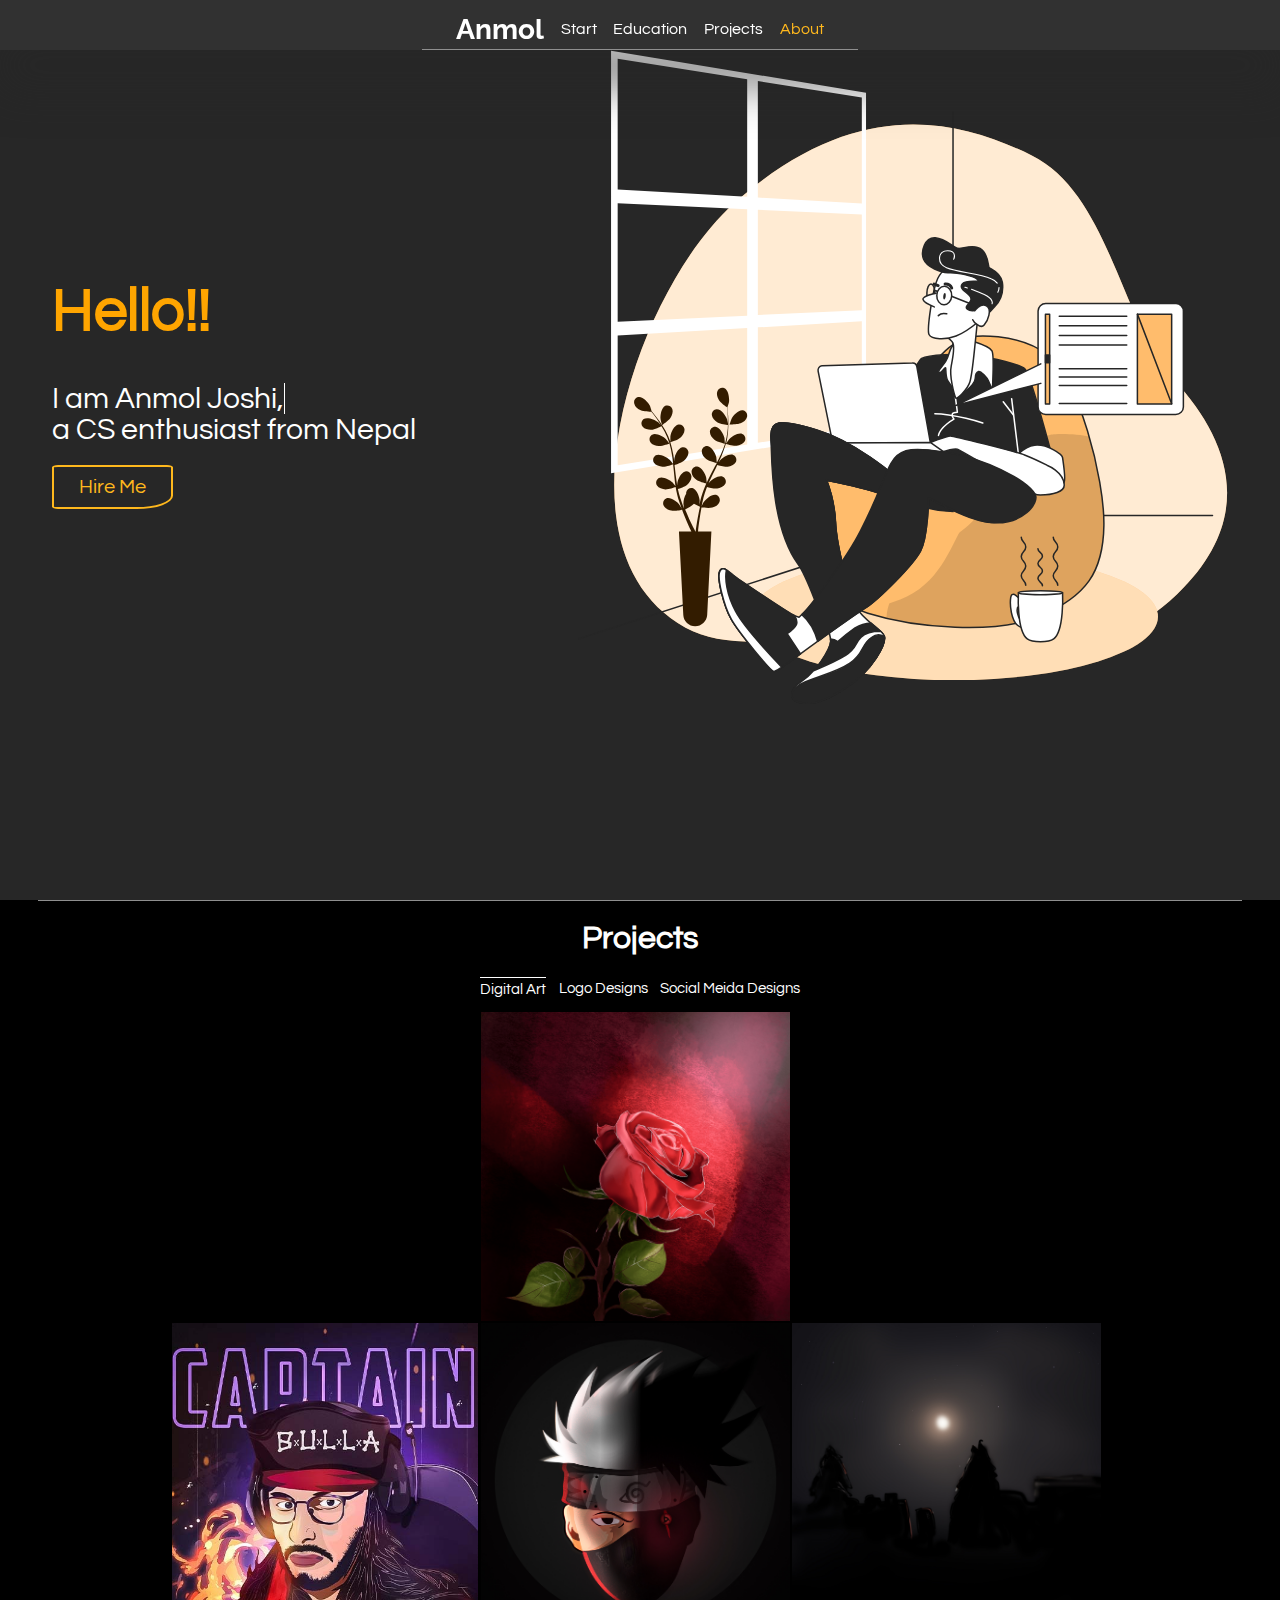
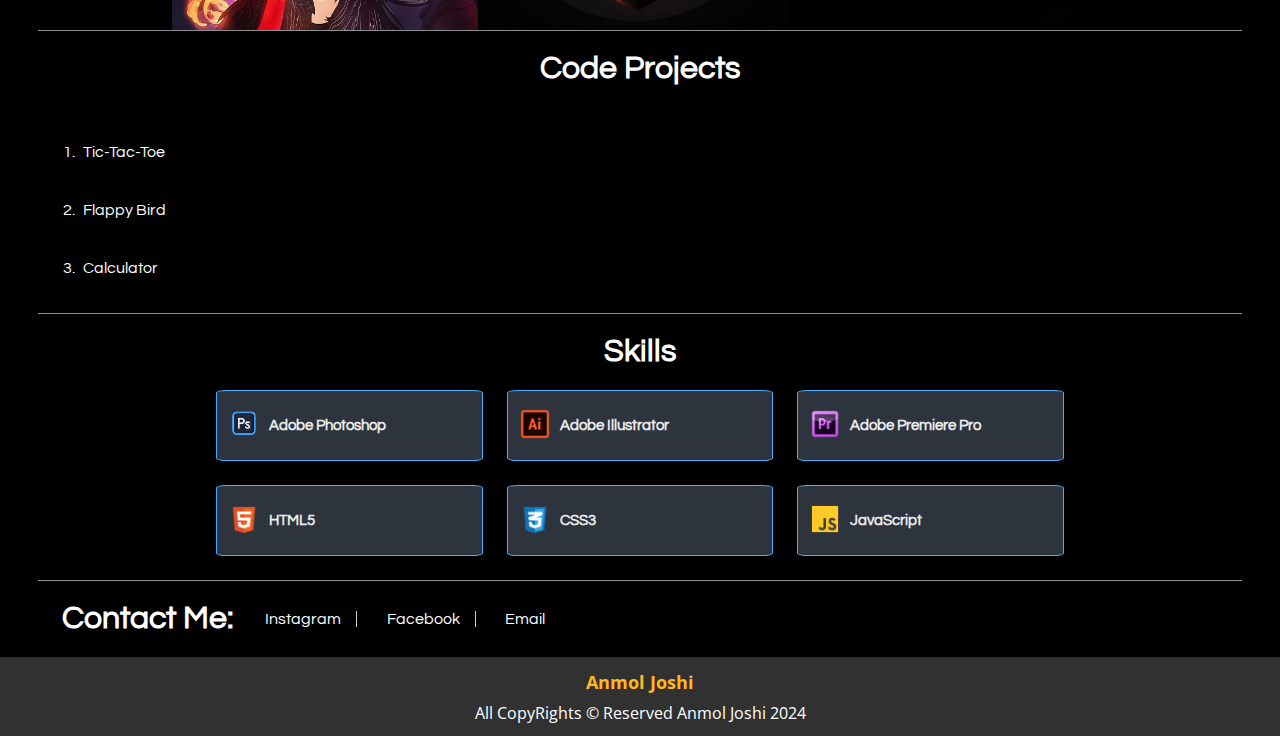
==== index.html @ c7270222 "logoimg update" ====
<!DOCTYPE html>
<html lang="en">
<head>
    <meta charset="UTF-8">
    <meta name="viewport" content="width=device-width, initial-scale=1.0">
    <title>Anmol</title>
    <link rel="stylesheet" href="style.css">
    <link href="https://fonts.googleapis.com/css2?family=Questrial&family=Poppins&family=Raleway:wght@300&display=swap" rel="stylesheet">
    <link rel="shortcut icon" href="https://static.vecteezy.com/system/resources/previews/022/246/026/original/watercolor-floral-bouquet-composition-with-red-roses-transparent-background-generative-ai-png.png" type="image/x-icon">
    <link href="https://fonts.googleapis.com/css2?family=Open+Sans:ital,wght@0,300..800;1,300..800&family=Roboto+Slab:wght@100..900&display=swap" rel="stylesheet">
    <script src="script.js"></script>
</head>
<body>
    <div class="container">
        <div class="firstpage">
            <div class="box" id="box">
                <div class="navbar">
                    <li><a href="index.html" id="heading">Anmol</a></li>
                    <li><a href="index.html">Start</a></li>
                    <li><a href="#education">Education</a></li>
                    <li><a href="#projects">Projects</a></li>

                    <li><a id="about" href="#about">About</a></li>
                </div>
            </div>
            <div class="intro">
            
                <div class="introtextbox">
                    <div class="introtext">
                        <h1 id="hello">Hello!!</h1>                
                    </div>
                    <div class="tanimation">
                        <p id="iam">I am Anmol Joshi,</p> 
                    </div>
                    <div class="tanimation2"><p id="cs"> a CS enthusiast from Nepal</p></div>
                    
                    <p  id="hire" onclick="window.location='https://www.linkedin.com/in/anmol-joshi-348a34250'">Hire Me</p>
            
                    
                </div>
                
                <div class="pfpimg">
                    <img id="pfp" src="./assets/ocl.svg" alt="A picture of me">
                </div> 
                
            </div>
        </div>
        

        <div class="digart">
            <h1 id="digart"> Projects</h1>
            <div class="tags">
                <div class="dig" id="dig" onclick="digclick()">
                    <p>Digital Art</p>
                </div>
                <div class="logo" id="logo" onclick="logoclick()">
                    <p >Logo Designs</p>
                </div>
                <div class="social" id="social" onclick="socialclick()">
                    <p>Social Meida Designs</p>
                </div>
            </div>
            <div class="digimg" id="digimg">
                <div class="row1">
                    <img src="projects/digart/IF.png" alt="">
                    <img class="mid" src="projects/digart/redrose.png" alt="">
                    <img src="projects/digart/TIG.png" alt="">
                </div>
                <div class="row2">
                    <img src="projects/digart/rawkneeva.jpg" alt="">
                    <img class="mid" src="projects/digart/dippuff.jpg" alt="">
                    <img src="projects/digart/1.jpg" alt="">
                </div>
                <div class="row3">
                    <img src="projects/digart/Bunny-warrior.jpg" alt="">
                    <img class="mid" src="projects/digart/cat.png" alt="">
                    <img src="projects/digart/CFF.jpg" alt="">
                </div>
                <div class="row4">
                    <img src="projects/digart/luffy.jpg" alt="">
                    <img class="mid" src="projects/digart/MANGOBOII.png" alt="">
                    <img src="projects/digart/goku.jpg" alt="">
                </div>
                <div class="row5">
                    <img src="projects/digart/snowman.jpg" alt="">
                    <img class="mid" src="projects/digart/sunraybee3.png" alt="">
                    <img src="projects/digart/starbeast.jpg" alt="">
                </div>
            </div>
            
            <div class="logoimg" id="logoimg">
             
                <div class="row1">
                    <img src="projects/logodesign/IB.png" alt="">
                    <img class="mid" src="projects/logodesign/dippuff.png" alt="">
                    <img src="projects/logodesign/Asset 2.png" alt="">
                </div>
                <div class="row2">
                    <img src="projects/logodesign/shoppile-logo.png" alt="">
                    <img id="Shoppile-cart-dash" src="projects/logodesign/Shoppile-cart-dash.png" alt="">
                </div>
                
            </div>

            <div class="socialimg" id="socialimg">
                
                
                <div class="row2">
                    <img src="projects/digart/rawkneeva.jpg" alt="">
                    <img class="mid" src="projects/digart/dippuff.jpg" alt="">
                    <img src="projects/digart/1.jpg" alt="">
                </div>
                <div class="row3">
                    <img src="projects/digart/Bunny-warrior.jpg" alt="">
                    <img class="mid" src="projects/digart/cat.png" alt="">
                    <img src="projects/digart/CFF.jpg" alt="">
                </div>
                <div class="row4">
                    <img src="projects/digart/luffy.jpg" alt="">
                    <img class="mid" src="projects/digart/MANGOBOII.png" alt="">
                    <img src="projects/digart/goku.jpg" alt="">
                </div>
                <div class="row5">
                    <img src="projects/digart/snowman.jpg" alt="">
                    <img class="mid" src="projects/digart/sunraybee3.png" alt="">
                    <img src="projects/digart/starbeast.jpg" alt="">
                </div>
            </div>
        </div>

        <div class="projects" id="projects">
            <h1 id="Projects">Code Projects</h1>
            <div class="items">
                <div class="protitles">
                    <ol>
                        <li>
                            <div class="tic">
                                <p onclick="window.location='./tictactoe/index.html'" onmouseleave="ticopacitynone()" onmouseover="ticopacity()"  id="tic">Tic-Tac-Toe</p>
                            </div></li>
                        <li>
                            <div class="flappy">
                                <p onclick="window.location='./flappybird/index.html'" onmouseleave="flappyopacitynone()" onmouseover="flappyopacity()" id="flappy">Flappy Bird</h2></p>
                            </div></li>    
                        <li>
                            <div class="calc">
                                <p onclick="window.location='./calculator/index.html'" onmouseleave="calcopacitynone()" onmouseover="calcopacity()"  id="tic">Calculator</h2></p>
                                </div></li>
                    </ol>
                </div>
            
                <div class="proimg">
                    <img id="ticimg" src="./assets/tictactoe.jpg" alt="">
                    <img id="flappyimg" src="./assets/flappybird.jpeg" alt="">
                    <img id="calcimg" src="./assets/calc.png" alt="">
                </div>
                
            </div>    
        </div>
        
        <div class="skills">
            <h1 id="skills">Skills</h1>
            <div class="skilllist" id="skilllist">
                
                    <div class="AP">
                        <div class="apimg">
                            <img src="assets/ap.webp" alt="">
                        </div>  
                        <p>Adobe Photoshop</p>
                    </div>
               

               
                    <div class="AI">
                        <div class="apimg">
                            <img src="assets/ai.png" alt="">
                        </div>  
                        <p>Adobe Illustrator</p>
                    </div>
               
                    <div class="APR">
                        <div class="apimg">
                            <img src="assets/apr.png" alt="">
                        </div>  
                        <p>Adobe Premiere Pro</p>
                    </div>
            </div>

            <div class="skilllist2">
                     <div class="html">
                        <div class="apimg">
                            <img src="assets/html.png" alt="">
                        </div>  
                        <p>HTML5</p>
                    </div>
               

               
                    <div class="css">
                        <div class="apimg">
                            <img src="assets/css.png" alt="">
                        </div>  
                        <p>CSS3</p>
                    </div>
               
                    <div class="js">
                        <div class="apimg">
                            <img src="assets/js.png" alt="">
                        </div>  
                        <p>JavaScript</p>
                    </div>
            </div>
        </div>
        

        <!-- <div class="about" id="about">
            <h1 id="abt">About Me</h1>
            <div class="abtinfo">
                <p style="color: black; font-weight: bold;">Hello, I am Anmol Joshi, a high school graduate, aspiring to pursue computer science.</p>
                <p style="color: black;">My interest lies especially in the field of Artificial Intelligence, as it has much more potential to be developed and can reach higher feats.</p>
                <p style="color: black;">My journey is all about developing the field of AI to solve contemprorary problems in the world and help humanity step up another tread in the staircase. Join me on this thrilling and ever engaging experience of elevating mankind.</p>
                <p style="color: black;">Let's collaborate, learn, and grow together in the world of computers and artificial reasoning. Welcome to my digital playground!</p>
            </div>
        </div>
        <div class="education" id="education">
            <h1 id="edu">Education</h1>
            <div class="edinfo">
                <li name="avn"><p name="ear" style="color: black; font-size: large;"><b>2019 - 2021</b><br></p>
                    <p name="school" style="color: rgb(125, 125, 125);"> Gyanodaya Secondary School <br></p>
                    <p class="info" style="font-size: smaller;">Class 9-10- it is a public school. My experience was great. I was part of several clubs.</p></li>
                <li name ="spa"><p name="ear" style="color: black; font-size: large;"><b>2021 - 2023</b><br></p>
                    <p name="school" style="color: rgb(125, 125, 125);"> Aishwarya Vidya Niketan <br></p>
                    <p class="info" style="font-size: smaller;">High School- Since computer was my main stream, I got to know basics about my upcoming career path.</p></li>
                <li name="thames"><p name="ear" style="color: black; font-size: large;"><b>Present</b><br></p>
                    <p class="info" style="font-size: smaller;">After graduating from high school I took several courses on Web development, Artifical intelligence, machine learning, and data science.</p></li>

            </div>
        </div>     -->

     

        <div class="footer">
            <h1>Contact Me:</h1>
            <div class="handles">
                
                    <li><a href="https://www.instagram.com/char_anmol/">Instagram</a></li>
                    <li><a href="https://www.facebook.com/anmol9848">Facebook</a></li>
            </div>    
            <li><a id="email" href="mailto:anmoljoshi9848@gmail.com?subject=Hey There!">Email</a></li>
        </div>
        <footer>
            <div class="cop">
                <p id="c-name">Anmol Joshi</p>
                <p  id="c"> All CopyRights © Reserved Anmol Joshi 2024</p>
            </div>
        </footer>

        <style>
            footer{
                background-color: rgb(49, 49, 49);
                text-align: center;
                margin: 0;
            }

            .cop{
                padding-top: 1%;
                padding-bottom: 1%;
            }
            #c-name{
                color: rgb(255, 184, 29);
                margin: 0;
                font-size: large;
                font-weight: bold;
                font-family: "open sans", sans-serif;

       }
            #c{
                font-family: 'open sans', sans-serif;
                margin: 0;
                margin-top: 8px;
            }
           
        </style>
    </div>


    
</body>
</html>
---- style.css ----
html{
  height: 100%;
  scroll-behavior: smooth;

}




h1{
  color: rgb(255, 255, 255);
}

p{
  color: rgb(255, 255, 255);
}

body{
  height: 100%;
  cursor: crosshair;
  margin: 0;
  padding: 0;
  background-color: rgb(20, 20, 20);
  font-family: 'Questrial','sans-serif';
  color: white;
  list-style-type: none;
  align-items: center;
  
}

.container{
 margin: auto;
 background-color: rgb(0, 0, 0);
}

.firstpage{
  display: flex;
  flex-direction: column;
  min-height: 100vh;
  background-color: rgb(39, 39, 39);
  }

.box{
  position: -webkit-sticky;
  position: sticky;
  top: 0px;
  display: flex;
  padding-top: 1%;
  width: 100%;
  justify-content: center; 
  background-color: rgba(52, 52, 52, 0.8);
  z-index: 1;
  box-shadow: 0 40px 40px rgba(40, 40, 40, 0.5);
  transition:  0.8s;
}


.navbar{
  position: relative;
  width: 100%;
  margin-left: 33%;
  margin-right: 33%;
  border-bottom: rgb(143, 143, 143) solid 1px;
  padding: 0% 2%;
  padding-bottom: 0.25%;
  display: flex;
  justify-content: space-around;
  align-items: center;
    
}

.navbar a{
  text-align: center;
  text-decoration: none;
  color: rgb(255, 255, 255);
}

.navbar a[id="heading"]{
  color: rgb(255, 255, 255);  
  font-family: 'Raleway';
  font-weight: bolder;
  font-size: 28px;
  
}

.navbar a[id="about"]{
  color: rgb(255, 184, 29);
}

.navbar a:hover{
  color: #9c9c9c;
  border-bottom: 2px rgba(0, 0, 0, 0.3) solid;  
  animation: lh 0.7s ease-in;
}

.navbar a[id="about"]:hover{
  cursor: url('cursor/1x/crosswhi.png') 16.5 16.5, auto;
  color: #5dccff;
  border-bottom: 2px rgba(0, 0, 0, 0.3) solid;
  animation: ah 0.7s ease-in;
}

.navbar a[id="heading"]:hover{
  cursor: url('cursor/1x/crosswhi.png') 16.5 16.5, auto;
  border-bottom: 2px rgb(19,19,19) solid;
  animation: hd 0.7s ease-in;
  
}  

@media only screen and (max-width: 1200.96px) {
  .navbar{
    border-bottom: 1px rgba(255, 255, 255, 0) solid;
    margin-left: 25%;
    margin-right: 25%;
  }
}

@media only screen and (max-width: 767.96px) {
  .navbar{
    border-bottom: 1px rgba(255, 255, 255, 0) solid;
    margin-left: 20%;
    margin-right: 20%;
  }
}



@media only screen and (max-width: 575.96px) {
  .navbar{
    border-bottom: none;
    margin-left: 10%;
    margin-right: 10%;
  }
}


@media only screen and (max-width: 767.96px) {
  a, p{
    font-size: 13px;
    line-height: 1.2rem;
  }
}

@media only screen and (max-width: 575.96px) {
  a,p{
    font-size: 12px;
    line-height: 1.2rem;
  }

}@media only screen and (max-width: 767.96px) {
  #heading{
    font-size: 18px;
    line-height: 1.2rem;
  }
}

@media only screen and (max-width: 575.96px) {
  #heading{
    font-size: 15px;
    line-height: 1.2rem;
  }
}


@keyframes hd{
  0%{
    border-bottom: 2px rgba(0, 0, 0,0) solid;
  }

  100%{
    border-bottom: 2px rgb(19, 19, 19) solid;
  }
}

@keyframes lh{
  0%{
    border-bottom: 2px rgba(0, 0, 0, 0) solid;  
  }

  100%{
    border-bottom: 2px rgba(0, 0, 0, 0.3) solid;  
  }
}

@keyframes ah{
  0%{
    border-bottom: 2px rgba(0, 0, 0, 0) solid;
  }

  100%{
    border-bottom: 2px rgba(0, 0, 0, 0.3) solid;
  }
}
.intro{
  display: flex;
  justify-content: space-around;
  margin-left: 3%;
  margin-right: 3%;
}

@media only screen and (max-width: 767.96px) {
  .intro, .firstpage{
    min-height: 0vh;
  }
}


.intro img{
  width: 650px;
  -moz-user-select: none;
  -webkit-user-select: none;
  user-select: none;
}

.pfpimg{
  position: relative;
  display: flex;
 justify-self: flex-end;
}



@media only screen and (max-width: 767.96px) {
  .intro img{
    width: 300px;
    line-height: 25px;
    animation:  3s ease-in;
  }
}

@media only screen and (max-width: 575.96px) {
  .intro img {
    width: 150px;
    line-height: 1.2rem;
  }
}


.introtextbox{
  display: flex;
  flex-direction: column;
  align-items: start;
  align-self: center;
  position: relative;
  width: 500px;
}

#hire{
  font-size: 20px;
  margin-bottom: 5px;
  padding: 2% 5%;
  border: 2px solid rgb(255, 184, 29);
  border-radius: 5%;
  border-bottom-right-radius: 30%;
  color: rgb(255, 184, 29);  
}

#hire:hover{
  color: rgb(255, 166, 0);
  cursor: url('cursor/1x/crosswhi.png') 16.5 16.5, auto;
  background-color: rgb(67, 65, 60);
}

.tanimation{
  display: flex;
  text-align: center;
  justify-content: center;
}

#iam  {
  margin-inline: auto;
  overflow: hidden;
  white-space: nowrap;
  border-right: 1px solid;
  margin-top: 0;
  margin-bottom: 0;
  animation: typing 1.5s steps(17) forwards;

}


@keyframes typing{
  from{
    width: 0;
    
  }
  to{
    width: 100%;
  }
  99%{
    border-right: 1px solid;
  }
  100%{
    border-right: 0px;
  }
}

#cs{
  margin-inline: auto;
  overflow: hidden;
  white-space: nowrap;
  margin: 0;
  animation: typing2 4s steps(26) forwards, blink 1s 4s step-end infinite;
  
}

@keyframes typing2{
  0%{
    width: 0;
    border-right: 0px;
  }
  40%{
    width: 0;
    
  }
  
  80%{
    border-right: 1px solid;
  }

  100%{
    width: 100%;
    border-right: 1px solid;

  }
}

@keyframes blink{
  
  50%{
    border-color: transparent;
  }
}

.intro h1{
  font-size: 60px;
  color: orange;
}

.intro h2{
  color: rgb(0, 0, 0);
}

.intro p{
  font-size: 30px;
}

@media only screen and (max-width: 767.96px) {
  .intro h1{
    font-size: 30px;
  }
}

@media only screen and (max-width: 575.96px) {
  .intro h1 {
    font-size: 15px;
    line-height: 1.2rem;
  }
}

@media only screen and (max-width: 767.96px) {
  .intro p{
    font-size: 15px;
  }
}


@media only screen and (max-width: 575.96px) {
  .intro p {
    font-size: 10px;
    line-height: 1.2rem;
  }
}

@media only screen and (max-width: 767.96px) {
  .intro{
    display: flex;
    flex-direction: column;
    align-items: center;
  }
}

@media only screen and (max-width: 767.96px) {
  .introtextbox{
    justify-self: center;
    align-self: center;  
    align-items: center;
  }
}

.projects{
  border-top: rgb(143, 143, 143) solid 1px;
  margin-left: 3%;
  margin-right: 3%;

}

#Projects{
  text-align: center;

 
}

.items{
  display: flex;
  justify-content: space-between;
  
}

.items ol{
  display: flex;
  flex-direction: column;
  
}

.items li{
  padding: 5px;
}


.proimg img{
  opacity: 0%;
  width: 200px;
  transition: 0.9s ease-in;
  align-items: center;
}

#flappyimg, #calcimg{
  display: none;
}

.items p:hover{
  cursor: url('cursor/1x/crosswhi.png') 16.5 16.5, auto;
  color: rgb(131, 131, 131);
 
  
}

.digart{
  border-top: rgb(143, 143, 143) solid 1px;
  margin-left: 3%;
  margin-right: 3%;
  display: flex;
  flex-direction: column;
  align-items: center;
}

#digart{
  text-align: center;
}

.digart p{
  font-size: 15px;
}

.digart p:hover, .dig:hover, .logo:hover, .social:hover{
  color: rgb(216, 216, 216);
  cursor: url('cursor/1x/crosswhi.png') 16.5 16.5, auto;
}

.digimg img{
  width: 309px;
}

.logoimg img{
  width: 309px;
}

.socialimg img{
  width: 309px;
}

#Shoppile-cart-dash{
  height: 250px;
  margin-top: 29.5px;
  width: 500px;
}


.tags{
  display: flex;
  justify-content: center;
  width: 100%;
}

.tags p{
  margin-top: 4px;
}

#digimg{
  display: flex;
  flex-direction: column;
  height: 618px;
  overflow-y: scroll;
  overflow-x: hidden;
  scroll-behavior: smooth;
  
  padding-right: 10px;
}

 ::-webkit-scrollbar {
  width: 5px;
  
}

::-webkit-scrollbar-track {
  background: rgb(129, 129, 129);
  border-radius: 20px;

}

::-webkit-scrollbar-thumb {
  background-color: rgb(66, 66, 66);
  border-radius: 20px;
}

#logoimg{
  display: none;
  flex-direction: column;
}

#socialimg{
  flex-direction: column;
  display: none;
}

#dig{
  border-top: 1px solid white;
}

#logo{
  border-top: 0px solid white;
}

#social{
  border-top: 0px solid white ;
}

.row1, .row2, .row3, .row4, .row5{
  display: flex;
  justify-content: center;
  margin-bottom: 0.25%;
}

.mid{
  margin: 0 0.25%;
}

.logo{
  margin: 0 1%;
}

.skills{
    border-top: rgb(143, 143, 143) solid 1px;
    margin-left: 3%;
    margin-right: 3%;
}

.skills p{
  font-size: 15px;
}

#skills{
  text-align: center;
}

.skilllist{
  display: flex;
  justify-content: center;
  margin-bottom: 2%;
}

.skilllist2{
  display: flex;
  justify-content: center;
  margin-bottom: 2%;
}

.skills img{
  width: 30px;
  object-fit: contain;
  
}

.apimg{
  width: 35px;
  margin-right: 5px;
}

.AP{
  align-items: center;
  width: 20%;
  display: flex;
  border: 1px solid rgb(70, 175, 255);
  background-color: rgb(46, 52, 62);
  border-radius: 4%;
  padding: 0 1%;  
 
}



.AP p{
  font-weight: bold;
  color: rgb(235, 235, 235);
  padding: 5% 0;
  padding-right: 15%;

}

.AP:hover  img{
  width: 35px;
  transition: 0.2s ease-in-out;
}

.AI{
  
  margin-left: 2%;
  margin-right: 2%;
  width: 20%;
  display: flex;
  border: 1px solid rgb(70, 175, 255);
  background-color: rgb(46, 52, 62);
  border-radius: 4%;
  padding: 0 1%;
  align-items: center;
}

.AI p{
  font-weight: bold;
  color: rgb(235, 235, 235);
  padding: 5% 0;

}

.AI:hover  img{
  width: 35px;
  transition: 0.2s ease-in-out;
}


.APR{
   
  width: 20%;
  align-items: center;
  display: flex;
  border: 1px solid rgb(70, 175, 255);
  background-color: rgb(46, 52, 62);
  border-radius: 4%;
  padding: 0 1%;
  
}

.APR p{
  font-weight: bold;
  color: rgb(235, 235, 235);
  padding: 5% 0;

}

.APR:hover  img{
  width: 35px;
  transition: 0.2s ease-in-out;
}

.html{
  
  width: 20%;
  align-items: center;
  display: flex;
  border: 1px solid rgb(70, 175, 255);
  background-color: rgb(46, 52, 62);
  border-radius: 4%;
  padding: 0 1%;
  
}

.html p{
  padding: 5% 0;
  font-weight: bold;
  color: rgb(235, 235, 235);
}

.html:hover  img{
  width: 35px;
  transition: 0.2s ease-in-out;
}


.css{
  margin-left: 2%;
  margin-right: 2%;
  width: 20%;
  align-items: center;
  display: flex;
  border: 1px solid rgb(70, 175, 255);
  background-color: rgb(46, 52, 62);
  border-radius: 4%;
  padding: 0 1%;
  
}

.css p{
  font-weight: bold;
  color: rgb(235, 235, 235);
  padding: 5% 0;

}

.css:hover  img{
  width: 35px;
  transition: 0.2s ease-in-out;
}

.js{
  
  width: 20%;
  align-items: center;
  display: flex;
  border: 1px solid rgb(70, 175, 255);
  background-color: rgb(46, 52, 62);
  border-radius: 4%;
  padding: 0 1%;
  
}

.js p{
  font-weight: bold;
  color: rgb(235, 235, 235);
  padding: 5% 0;

}

.js:hover  img{
  width: 35px;
  transition: 0.2s ease-in-out;
}

@media only screen and (max-width: 767.96px) {
  .skills p{
    font-size: 12px;
  }
}

@media only screen and (max-width: 575.96px) {
  .skills p {
    font-size: 10px;
    line-height: 1.2rem;
  }
}

@media only screen and (max-width: 767.96px) {
  .skills img {
    width: 25px;
  }
}

@media only screen and (max-width: 767.96px) {
  .css:hover img, .js:hover img, .html:hover img, .APR:hover img, .AI:hover img, .AP:hover img  {
    width: 30px;
  }
}

@media only screen and (max-width: 575.96px) {
  .skills img, .css:hover img, .js:hover img, .html:hover img, .APR:hover img, .AI:hover img, .AP:hover img  {
    width: 20px;
  }
}

@media only screen and (max-width: 575.96px) {
   .css:hover img, .js:hover img, .html:hover img, .APR:hover img, .AI:hover img, .AP:hover img  {
    width: 25px;
  }
}

@media only screen and (max-width: 900px) {
  .skilllist, .skilllist2 {
    display: flex;
    flex-direction: column;
    align-items: center;
    margin-bottom: 0;
  }
}

@media only screen and (max-width: 900px) {
  .AP, .AI, .APR, .html, .css, .js{
    width: 40%;
    margin-bottom: 2%;
  }
}

@media only screen and (max-width: 767.96px) {
  .apimg{
    width: 30px;
    margin-right: 1px;
  }
}

@media only screen and (max-width: 575.96px) {
  .apimg{
    width: 25px;
    margin-right: 3px;
  }
}

.footer{
  border-top: rgb(143, 143, 143) solid 1px;
  margin-left: 3%;
  margin-right: 3%;
  display: flex;
  align-items: center;
  min-height: 10%;
  max-height: 10%;
}

.footer h1{
  margin-left: 2%;
}

.footer a{
  
  
  text-decoration: none;  
  color: rgb(255, 255, 255);
}

.handles{
  display: flex;
}

.handles li{
  
  margin-left: 20%;
  border-right: #cacaca solid 1px;
  padding-right: 10%;
}

#email{
  margin-left: 300%;
}

.footer a:hover{
  color: #9c9c9c;
  
}

@media only screen and (max-width: 767.96px) {
  h1{
    font-size: 18px;
    line-height: 1.2rem;
  }
}

@media only screen and (max-width: 575.96px) {
  h1{
    font-size: 15px;
    line-height: 1.2rem;
  }
}

@media only screen and (max-width: 767.96px) {
  h2{
    font-size: 18px;
    line-height: 1.2rem;
  }
}

@media only screen and (max-width: 575.96px) {
  h2{
    font-size: 10px;
    line-height: 1.2rem;
  }
}


a:hover{
  cursor: url('cursor/1x/crosswhi.png') 16.5 16.5, auto;
}




/* .about{
  display: flex;
  flex-direction: column;
  align-items: center;
  text-align: center;
  padding-bottom: 5%;
  padding-left: 3%;
  padding-right: 3%;
  margin-left: 3%;
  margin-right: 3%;
  border-bottom: rgb(143, 143, 143) solid 1px;
 

}

.about h1{
padding: 1% 1%;

border-radius: 5%;
}

.about .abtinfo{
  width: 50%;
  background-color: #f9f9f9;
  border-radius: 5%;
  padding: 4% 2%;
  box-shadow: 0px 15px 15px rgba(173, 173, 173, 0.1);
  text-align: justify;
  text-justify: inter-word;

}

@media only screen and (max-width: 767.96px) {
  .about .abtinfo{
    width: 95%;
    font-size: 12px;
  }
}



.education{
  display: flex;
  flex-direction: column;
  justify-content: center;
  justify-content: space-between;
  text-align: center;
  padding-bottom: 5%;
  padding-left: 3%;
  padding-right: 3%;
}

.education h1{
padding: 1% 1%;

border-radius: 5%;
}

.education .edinfo{
  display: flex;
}

.education li{
  padding-left: 2%;
  padding-right: 2%;
  border-right: rgb(143, 143, 143) solid 1px;
  
}

li::marker {
  font-size: 1.5rem;
  color: orange;
  
}
.education p{
  color: black;
}

.info{
  text-align: justify;
  text-justify: inter-word;
}

@media only screen and (max-width: 767.96px) {
  .education .edinfo{
    display: flex;
    flex-direction: column;
    justify-content: center;
    align-items: center;
  }
}

@media only screen and (max-width: 767.96px) {
  .education li {
   border-right: none;
   border-bottom: rgb(143, 143, 143) solid 1px;
  }
}



li[name="thames"]{
  border-right: none;
  width: 33.34%;
}

li[name="avn"]{
  width: 33.34%;
}

li[name="spa"]{
  width: 33.34%;
}

@media only screen and (max-width: 767.96px) {
  li[name="thames"]{
   border-bottom: none;
   width: 90%;
  }
}

@media only screen and (max-width: 767.96px) {
  li[name="thames"], li[name="avn"], li[name="spa"]{
   width: 90%;
  }
} */
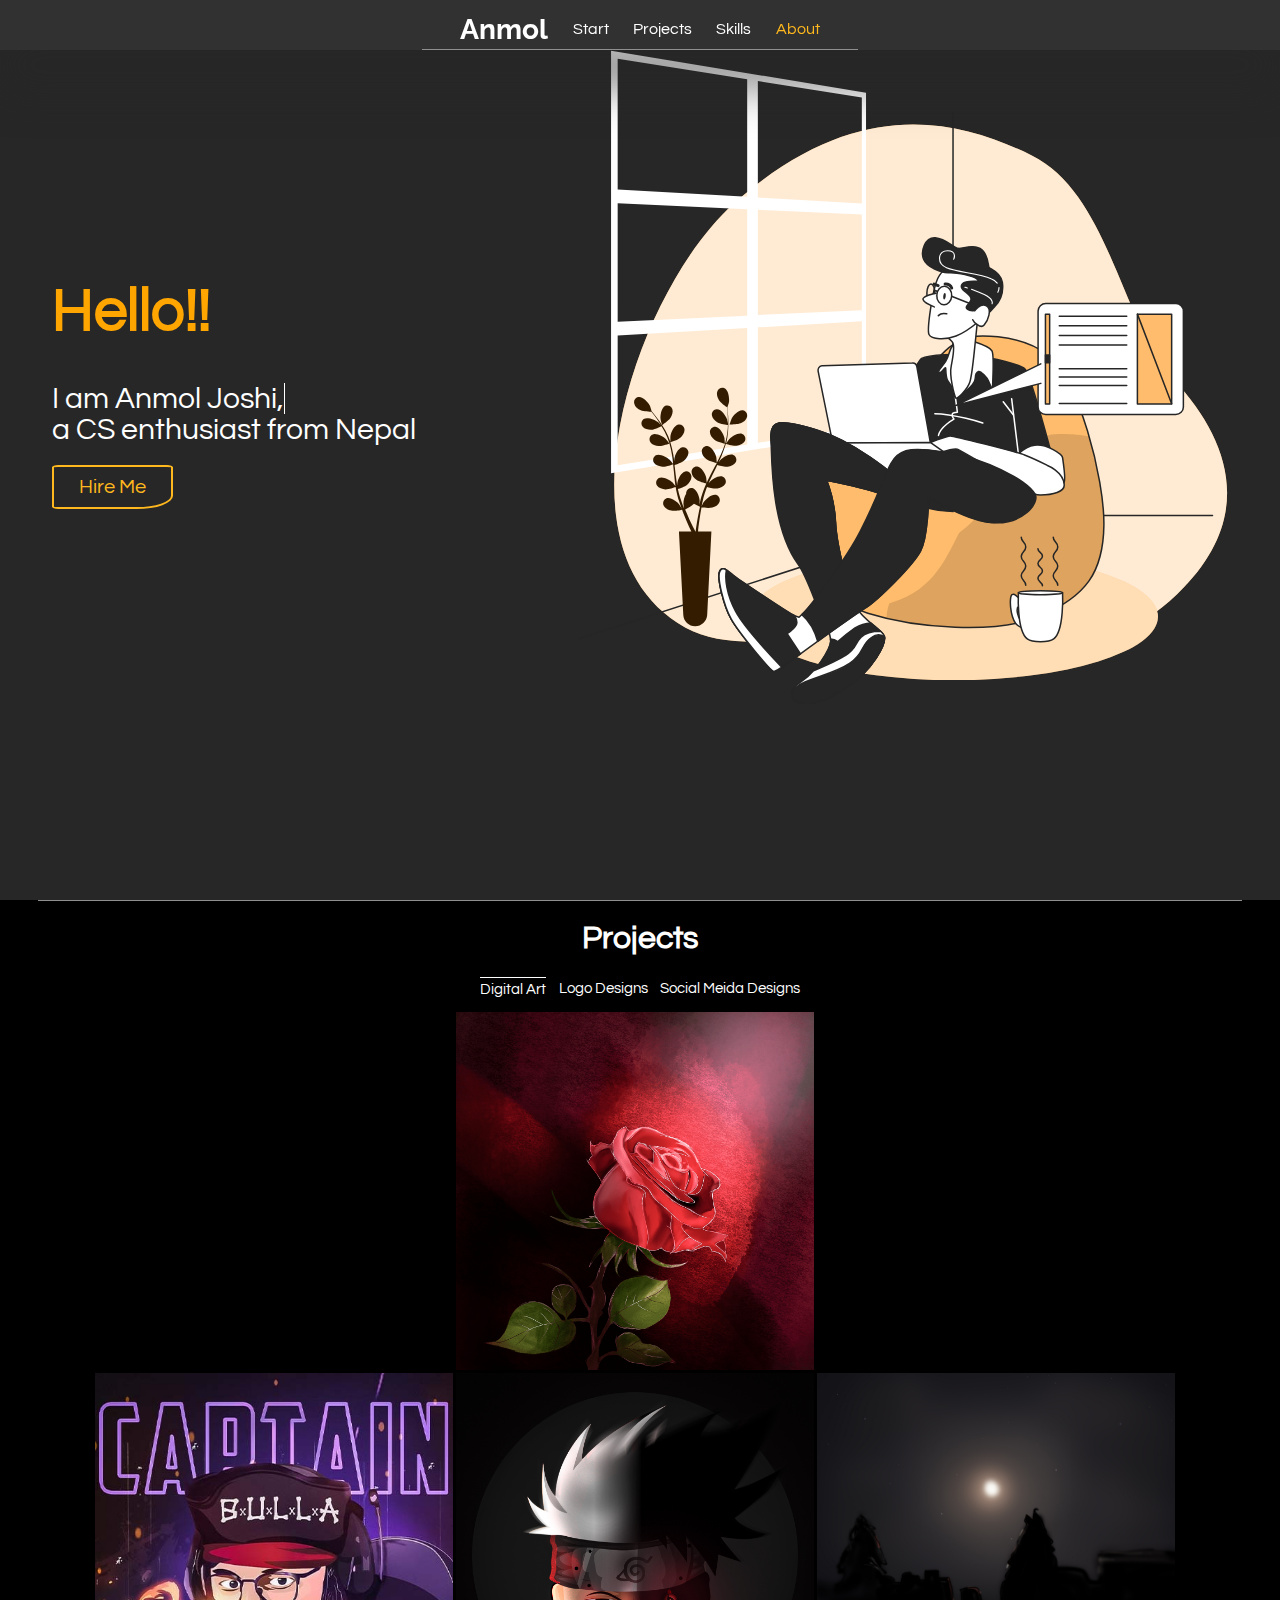
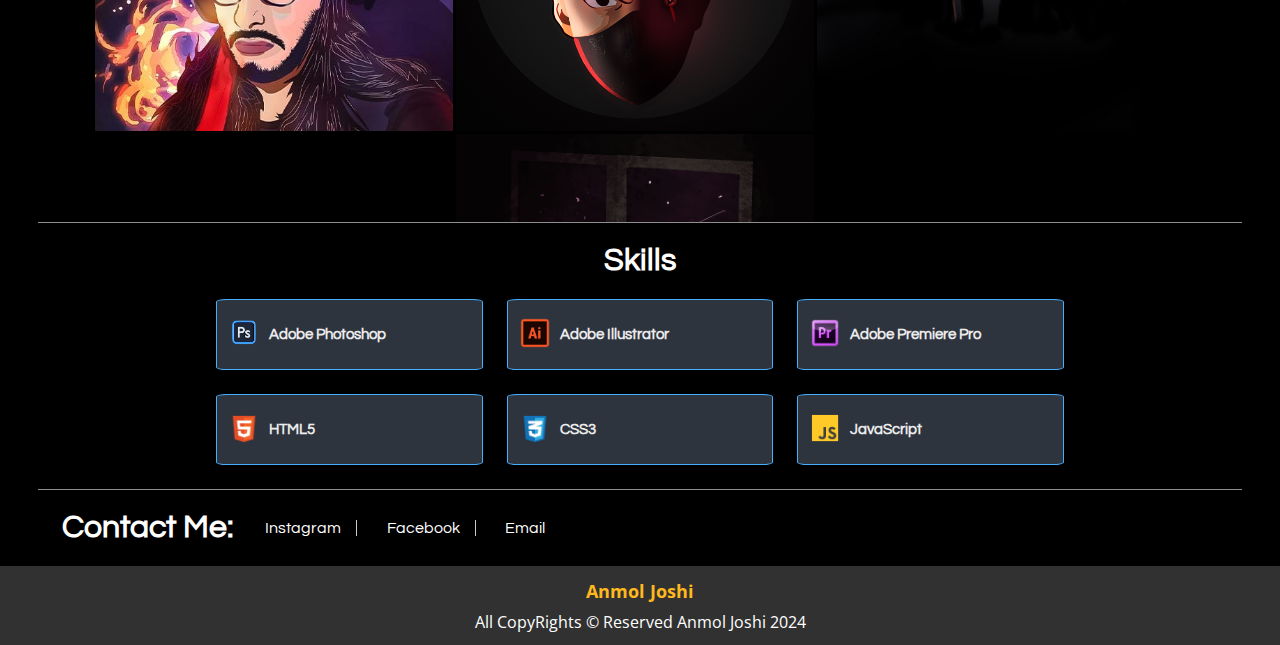
==== commit 889f3719: "responsiveness" ====
--- a/index.html
+++ b/index.html
@@ -17,8 +17,8 @@
                 <div class="navbar">
                     <li><a href="index.html" id="heading">Anmol</a></li>
                     <li><a href="index.html">Start</a></li>
-                    <li><a href="#education">Education</a></li>
-                    <li><a href="#projects">Projects</a></li>
+                    <li><a href="#digart">Projects</a></li>
+                    <li><a href="#skills">Skills</a></li>
 
                     <li><a id="about" href="#about">About</a></li>
                 </div>
@@ -105,30 +105,29 @@
             <div class="socialimg" id="socialimg">
                 
                 
+                <div class="row1">
+                    <img src="projects/socialmediaposts/IT head.jpg" alt="">
+                    <img class="mid" src="projects/socialmediaposts/day1-min.jpg" alt="">
+                    <img id="certificate" src="projects/socialmediaposts/certificates.jpg" alt="">
+                    
+                </div>
                 <div class="row2">
-                    <img src="projects/digart/rawkneeva.jpg" alt="">
-                    <img class="mid" src="projects/digart/dippuff.jpg" alt="">
-                    <img src="projects/digart/1.jpg" alt="">
+                    <img id="banner" src="projects/socialmediaposts/Banner.png" alt="">
                 </div>
                 <div class="row3">
-                    <img src="projects/digart/Bunny-warrior.jpg" alt="">
-                    <img class="mid" src="projects/digart/cat.png" alt="">
-                    <img src="projects/digart/CFF.jpg" alt="">
+                    <img id="channel-art-1" src="projects/socialmediaposts/channel art-min.jpg" alt="">
+                    <img class="" id="channel-art-2" src="projects/socialmediaposts/skychnart-min.jpg" alt="">
                 </div>
                 <div class="row4">
-                    <img src="projects/digart/luffy.jpg" alt="">
-                    <img class="mid" src="projects/digart/MANGOBOII.png" alt="">
-                    <img src="projects/digart/goku.jpg" alt="">
-                </div>
-                <div class="row5">
-                    <img src="projects/digart/snowman.jpg" alt="">
-                    <img class="mid" src="projects/digart/sunraybee3.png" alt="">
-                    <img src="projects/digart/starbeast.jpg" alt="">
-                </div>
-            </div>
-        </div>
-
-        <div class="projects" id="projects">
+                    <img id="thumbnail-1" src="projects/socialmediaposts/4flag v dippu-min.jpg" alt="">
+                    <img class="mid" id="thumbnail-2" src="projects/socialmediaposts/cfflive-min.jpg" alt="">
+                    <img id="thumbnail-3" src="projects/socialmediaposts/cfflive2-min.jpg" alt="">
+                </div>
+              
+            </div>
+        </div>
+
+        <!-- <div class="projects" id="projects">
             <h1 id="Projects">Code Projects</h1>
             <div class="items">
                 <div class="protitles">
@@ -155,7 +154,7 @@
                 </div>
                 
             </div>    
-        </div>
+        </div> -->
         
         <div class="skills">
             <h1 id="skills">Skills</h1>
--- a/style.css
+++ b/style.css
@@ -459,23 +459,42 @@
 }
 
 .digimg img{
-  width: 309px;
+  width: 30%;
 }
 
 .logoimg img{
-  width: 309px;
+  width: 30%;
 }
 
 .socialimg img{
-  width: 309px;
+  width: 25%;
+  
 }
 
 #Shoppile-cart-dash{
-  height: 250px;
-  margin-top: 29.5px;
-  width: 500px;
-}
-
+  width: 40%;
+  height: 66.67%;
+  margin-top: 5%;
+
+}
+
+#banner{
+  width:80%;
+}
+#channel-art-1,#channel-art-2{
+  width: 40%;
+  
+}
+
+#thumbnail-1,#thumbnail-2,#thumbnail-3{
+  width: 26.666666667%;
+}
+
+#certificate{
+  margin-top: 2.5%;
+  width: 30%;
+  height: 80%;
+}
 
 .tags{
   display: flex;
@@ -490,6 +509,45 @@
 #digimg{
   display: flex;
   flex-direction: column;
+  max-height: 90vh;
+  overflow-y: scroll;
+  overflow-x: hidden;
+  scroll-behavior: smooth;
+  
+  padding-right: 10px;
+}
+
+ ::-webkit-scrollbar {
+  width: 5px;
+  
+}
+
+::-webkit-scrollbar-track {
+  background: rgb(129, 129, 129);
+  border-radius: 20px;
+
+}
+
+::-webkit-scrollbar-thumb {
+  background-color: rgb(66, 66, 66);
+  border-radius: 20px;
+}
+
+#logoimg{
+  display: none;
+  flex-direction: column;
+  height: 600px;
+  overflow-y: scroll;
+  overflow-x: hidden;
+  scroll-behavior: smooth;
+  
+  padding-right: 10px;
+}
+
+#socialimg{
+  flex-direction: column;
+  display: none;
+
   height: 618px;
   overflow-y: scroll;
   overflow-x: hidden;
@@ -498,32 +556,6 @@
   padding-right: 10px;
 }
 
- ::-webkit-scrollbar {
-  width: 5px;
-  
-}
-
-::-webkit-scrollbar-track {
-  background: rgb(129, 129, 129);
-  border-radius: 20px;
-
-}
-
-::-webkit-scrollbar-thumb {
-  background-color: rgb(66, 66, 66);
-  border-radius: 20px;
-}
-
-#logoimg{
-  display: none;
-  flex-direction: column;
-}
-
-#socialimg{
-  flex-direction: column;
-  display: none;
-}
-
 #dig{
   border-top: 1px solid white;
 }
@@ -541,6 +573,15 @@
   justify-content: center;
   margin-bottom: 0.25%;
 }
+
+
+@media only screen and (max-width: 1000px) {
+  #logoimg{
+    height: auto;
+  
+}
+}
+
 
 .mid{
   margin: 0 0.25%;
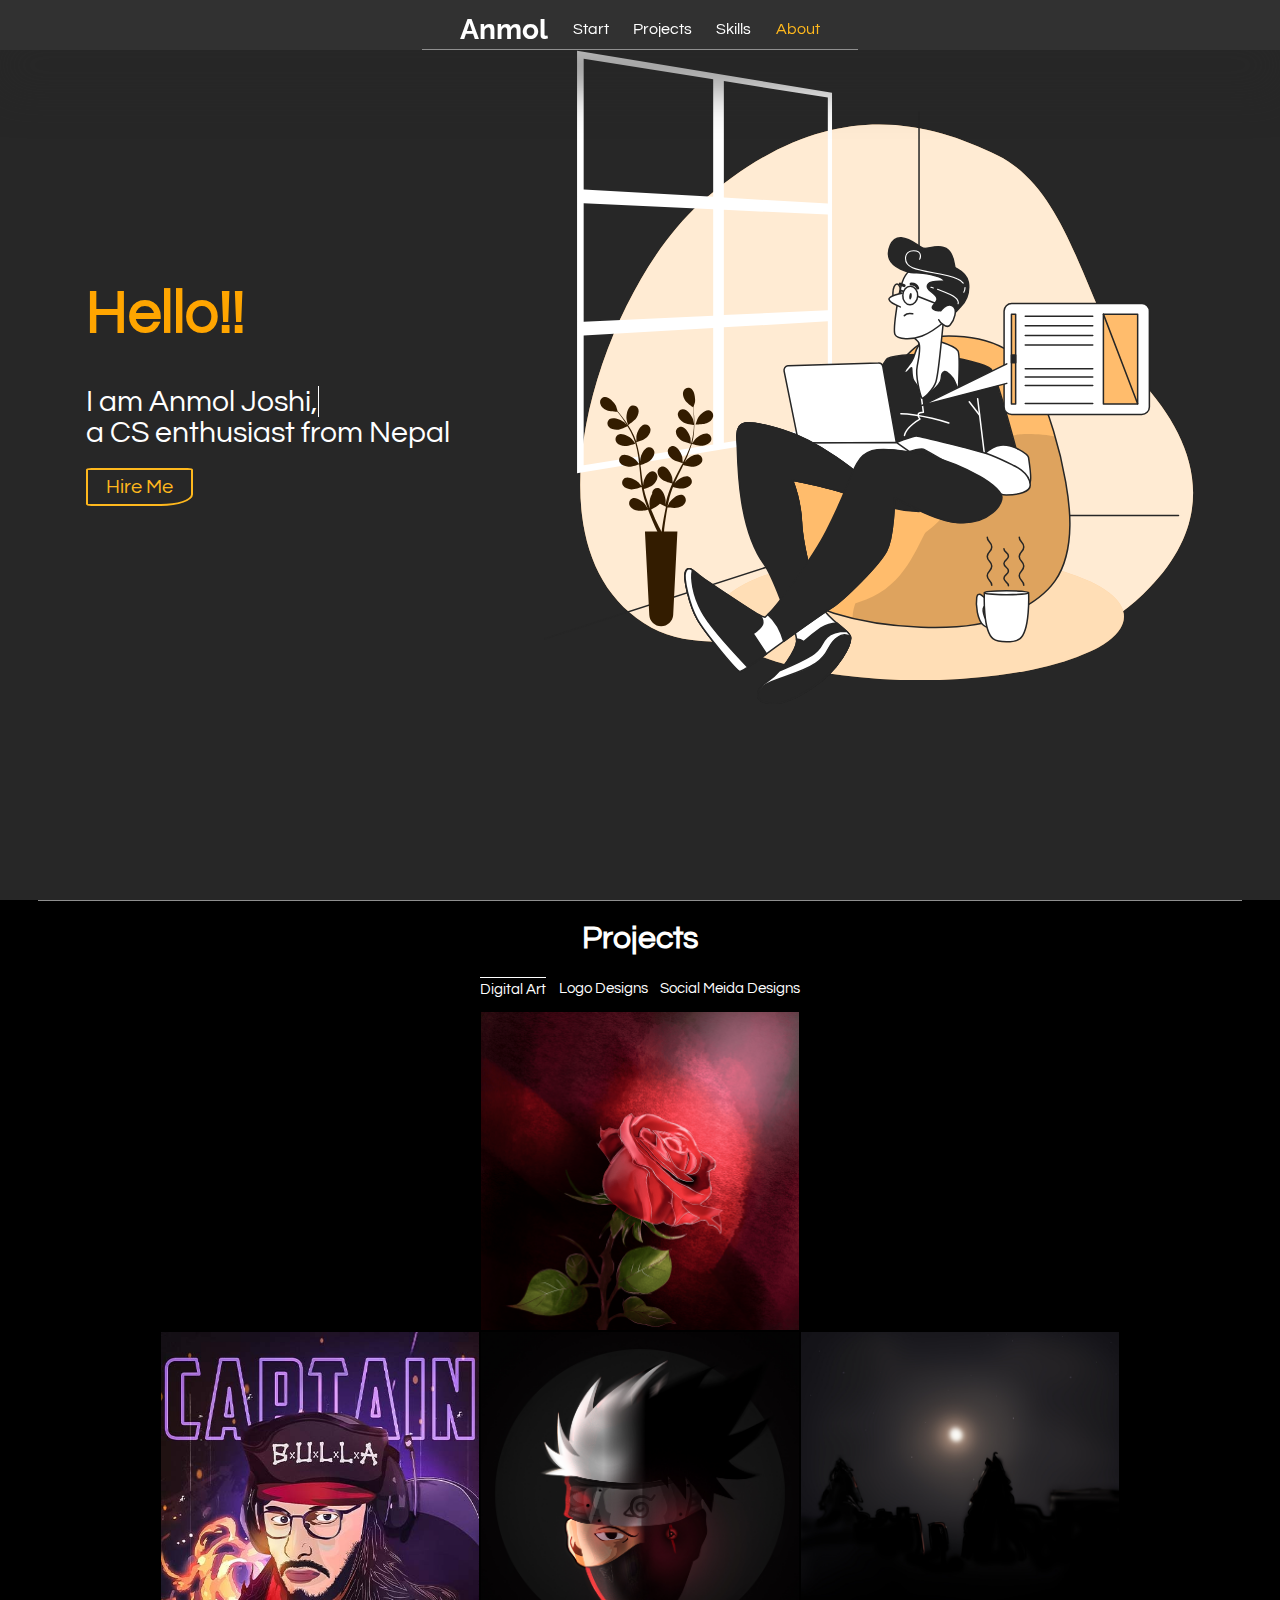
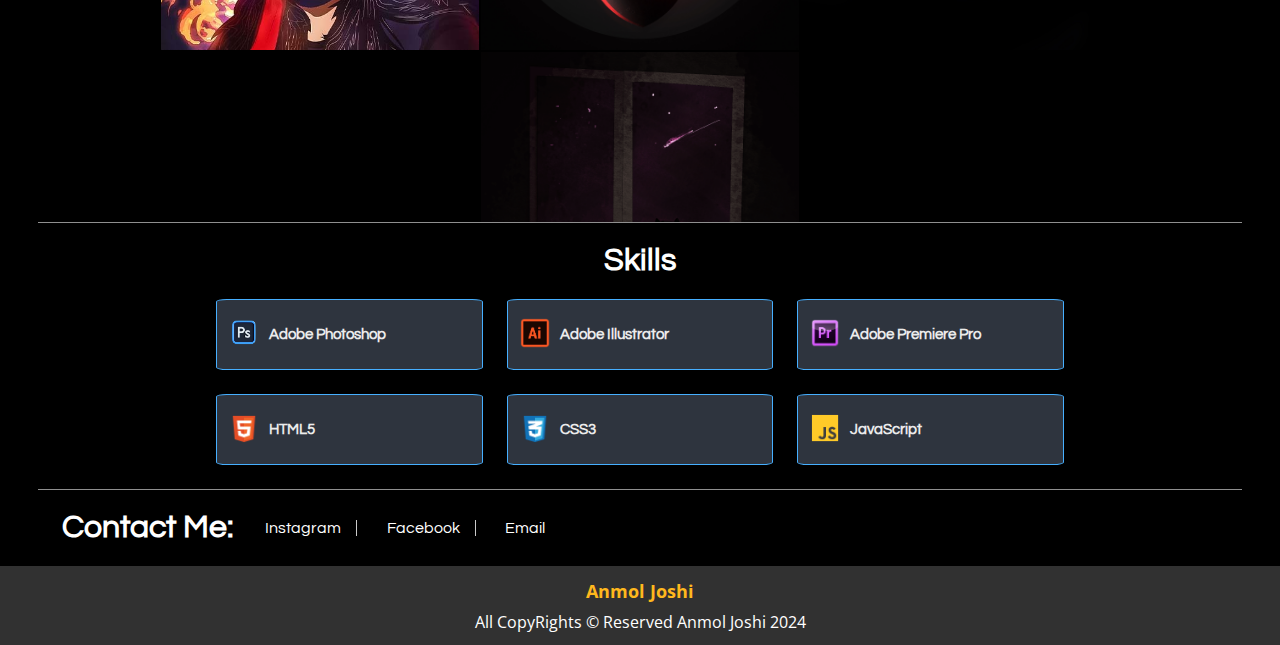
==== commit 4c9354a1: "responsiveness" ====
--- a/index.html
+++ b/index.html
@@ -106,22 +106,24 @@
                 
                 
                 <div class="row1">
-                    <img src="projects/socialmediaposts/IT head.jpg" alt="">
-                    <img class="mid" src="projects/socialmediaposts/day1-min.jpg" alt="">
+                    <img id="mun-1" src="projects/socialmediaposts/IT head.jpg" alt="">
+                    <img id="mun-2" class="mid" src="projects/socialmediaposts/day1-min.jpg" alt="">
                     <img id="certificate" src="projects/socialmediaposts/certificates.jpg" alt="">
                     
-                </div>
-                <div class="row2">
-                    <img id="banner" src="projects/socialmediaposts/Banner.png" alt="">
-                </div>
-                <div class="row3">
-                    <img id="channel-art-1" src="projects/socialmediaposts/channel art-min.jpg" alt="">
-                    <img class="" id="channel-art-2" src="projects/socialmediaposts/skychnart-min.jpg" alt="">
                 </div>
                 <div class="row4">
                     <img id="thumbnail-1" src="projects/socialmediaposts/4flag v dippu-min.jpg" alt="">
                     <img class="mid" id="thumbnail-2" src="projects/socialmediaposts/cfflive-min.jpg" alt="">
                     <img id="thumbnail-3" src="projects/socialmediaposts/cfflive2-min.jpg" alt="">
+                </div>
+                
+                <div class="row3">
+                    <img id="channel-art-1" src="projects/socialmediaposts/channel art-min.jpg" alt="">
+                    <img class="mid" id="channel-art-2" src="projects/socialmediaposts/skychnart-min.jpg" alt="">
+                </div>
+                
+                <div class="row5">
+                    <img id="banner" src="projects/socialmediaposts/Banner.png" alt="">
                 </div>
               
             </div>
--- a/style.css
+++ b/style.css
@@ -242,7 +242,7 @@
   align-items: start;
   align-self: center;
   position: relative;
-  width: 500px;
+  
 }
 
 #hire{
@@ -459,11 +459,11 @@
 }
 
 .digimg img{
-  width: 30%;
+  width: 33%;
 }
 
 .logoimg img{
-  width: 30%;
+  width: 33%;
 }
 
 .socialimg img{
@@ -479,21 +479,25 @@
 }
 
 #banner{
-  width:80%;
+  width:99.5%;
 }
 #channel-art-1,#channel-art-2{
+  width: 49.75%;
+  
+}
+
+#thumbnail-1,#thumbnail-2,#thumbnail-3{
+  width: 33%;
+}
+
+#mun-1,#mun-2{
+  width: 29.5%;
+  height: 85.42%;
+}
+
+#certificate{
+ 
   width: 40%;
-  
-}
-
-#thumbnail-1,#thumbnail-2,#thumbnail-3{
-  width: 26.666666667%;
-}
-
-#certificate{
-  margin-top: 2.5%;
-  width: 30%;
-  height: 80%;
 }
 
 .tags{
@@ -513,8 +517,8 @@
   overflow-y: scroll;
   overflow-x: hidden;
   scroll-behavior: smooth;
-  
-  padding-right: 10px;
+  width: 80%;
+  padding-right: 0;
 }
 
  ::-webkit-scrollbar {
@@ -536,24 +540,21 @@
 #logoimg{
   display: none;
   flex-direction: column;
-  height: 600px;
   overflow-y: scroll;
   overflow-x: hidden;
   scroll-behavior: smooth;
-  
-  padding-right: 10px;
+  width: 80%;
+  
 }
 
 #socialimg{
   flex-direction: column;
   display: none;
-
-  height: 618px;
+  width: 80%;  
+  max-height: 90vh;
   overflow-y: scroll;
   overflow-x: hidden;
   scroll-behavior: smooth;
-  
-  padding-right: 10px;
 }
 
 #dig{
@@ -574,14 +575,34 @@
   margin-bottom: 0.25%;
 }
 
+@media only screen and (max-width: 480px) {
+  #digimg{
+    height: auto;
+    overflow: hidden;
+    padding-right: 0px;
+}
+}
 
 @media only screen and (max-width: 1000px) {
   #logoimg{
     height: auto;
-  
-}
-}
-
+    overflow: hidden;
+  
+}
+}
+
+@media only screen and (max-width: 870px) {
+  #socialimg{
+    height: auto;
+    overflow-y: hidden;
+}
+}
+
+@media only screen and (max-width: 480px) {
+  #digimg img{
+   width: 33.33333%;
+}
+}
 
 .mid{
   margin: 0 0.25%;
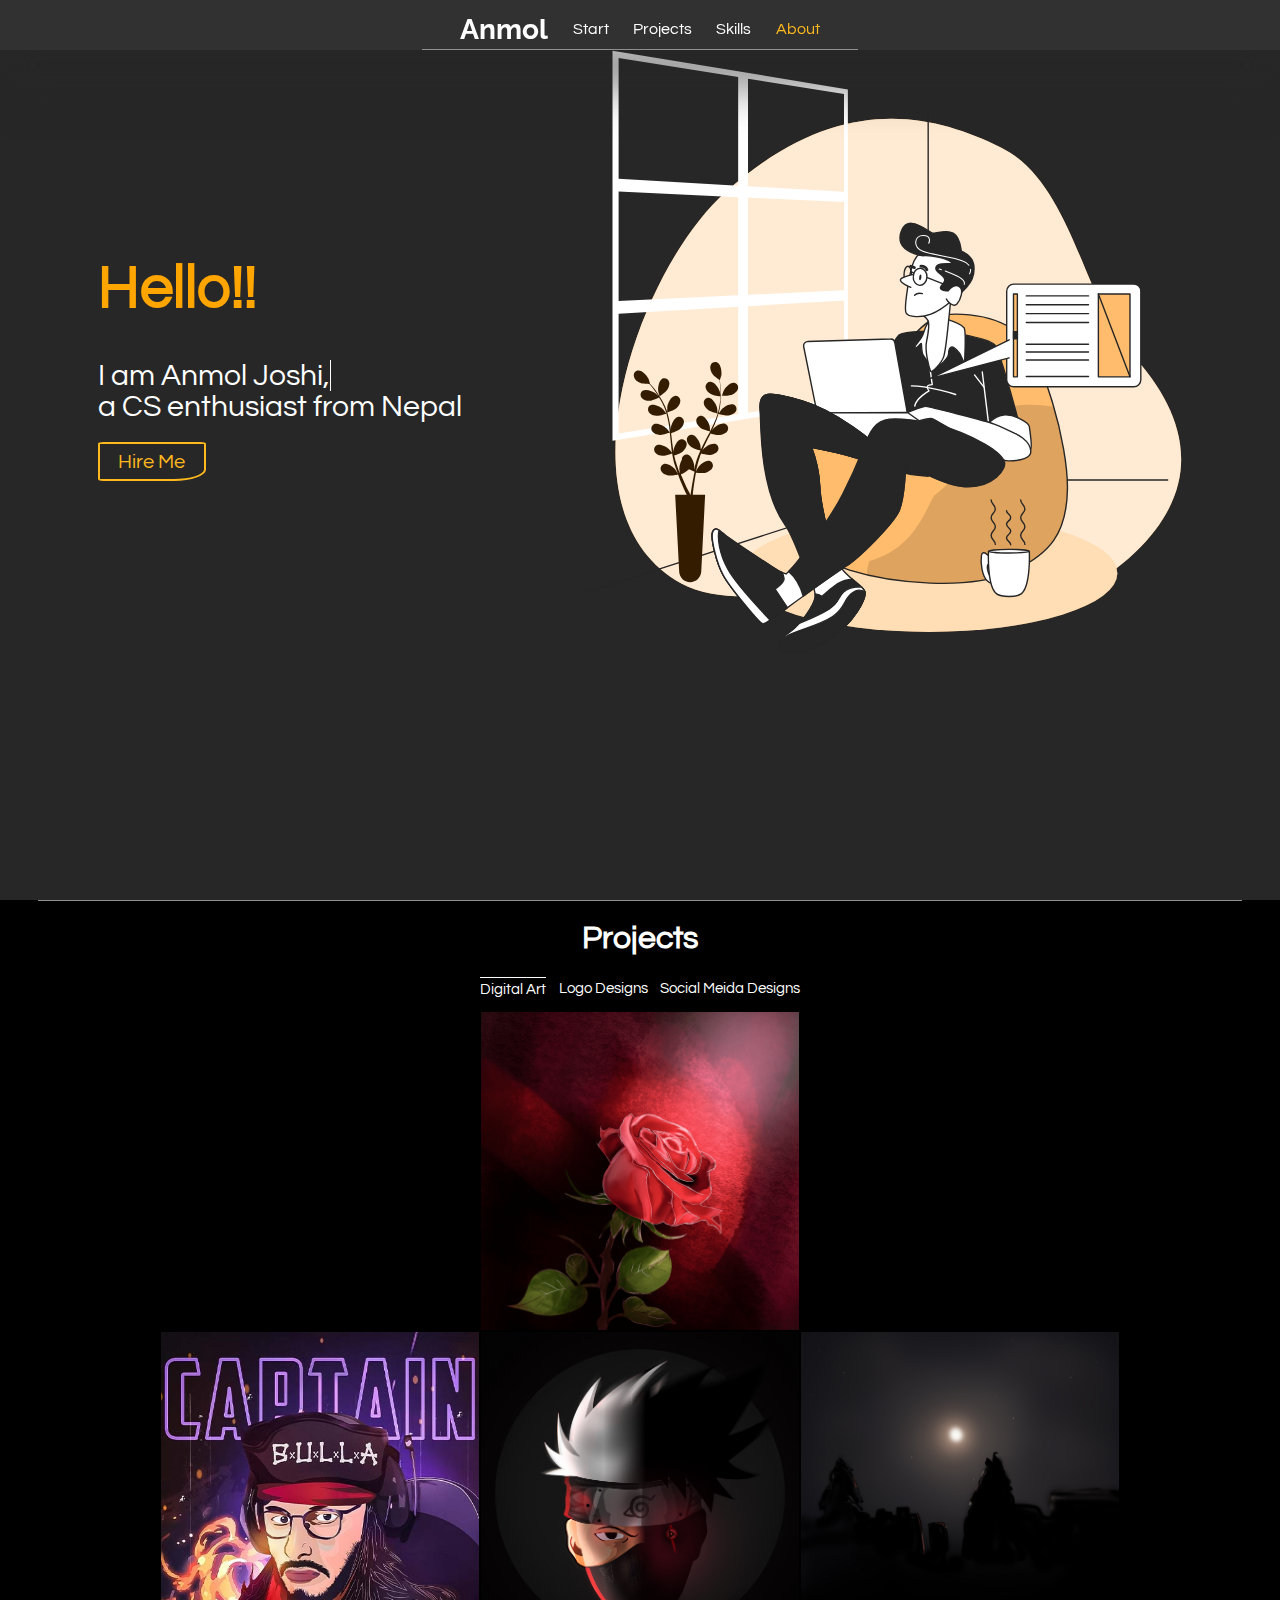
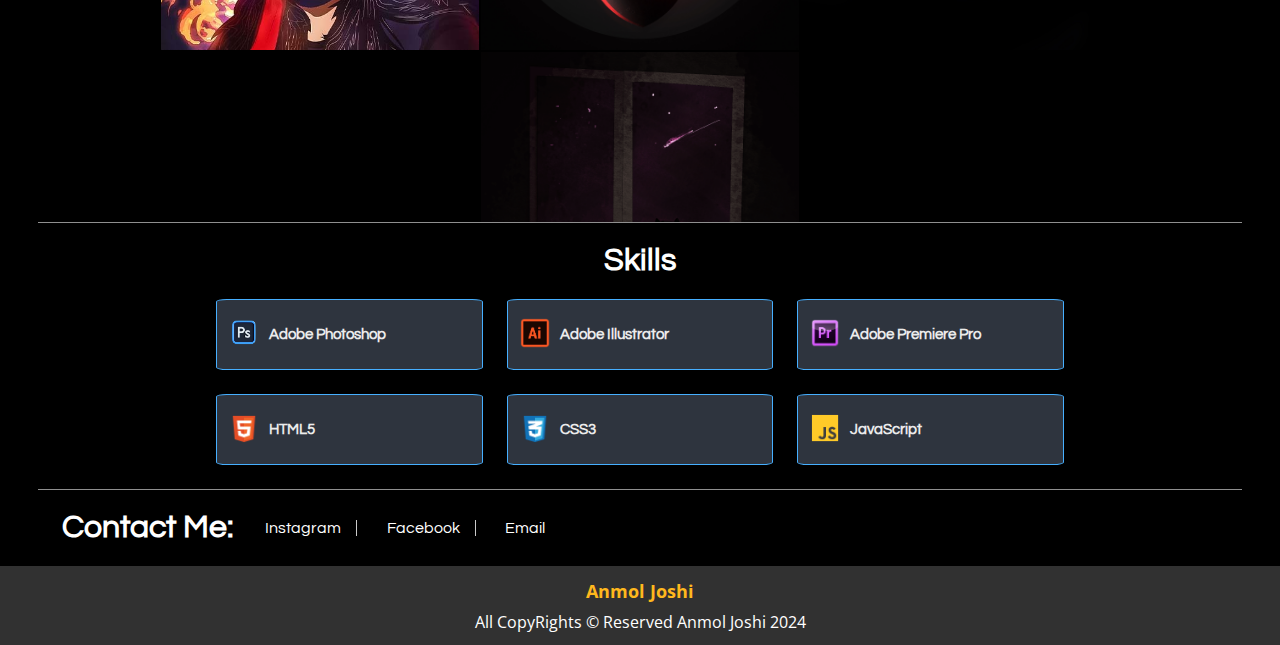
==== commit 5b3130bd: "loader" ====
--- a/index.html
+++ b/index.html
@@ -11,6 +11,10 @@
     <script src="script.js"></script>
 </head>
 <body>
+    <div id="preloader">
+        <p>Loading...</p>
+        <p id="blinking-dots">....</p>
+    </div>
     <div class="container">
         <div class="firstpage">
             <div class="box" id="box">
@@ -62,42 +66,42 @@
             </div>
             <div class="digimg" id="digimg">
                 <div class="row1">
-                    <img src="projects/digart/IF.png" alt="">
-                    <img class="mid" src="projects/digart/redrose.png" alt="">
-                    <img src="projects/digart/TIG.png" alt="">
+                    <img  src="projects/digart/IF.png" alt="">
+                    <img  class="mid" src="projects/digart/redrose.png" alt="">
+                    <img  src="projects/digart/TIG.png" alt="">
                 </div>
                 <div class="row2">
-                    <img src="projects/digart/rawkneeva.jpg" alt="">
-                    <img class="mid" src="projects/digart/dippuff.jpg" alt="">
-                    <img src="projects/digart/1.jpg" alt="">
+                    <img  src="projects/digart/rawkneeva.jpg" alt="">
+                    <img  class="mid" src="projects/digart/dippuff.jpg" alt="">
+                    <img  src="projects/digart/1.jpg" alt="">
                 </div>
                 <div class="row3">
-                    <img src="projects/digart/Bunny-warrior.jpg" alt="">
-                    <img class="mid" src="projects/digart/cat.png" alt="">
-                    <img src="projects/digart/CFF.jpg" alt="">
+                    <img  src="projects/digart/Bunny-warrior.jpg" alt="">
+                    <img  class="mid" src="projects/digart/cat.png" alt="">
+                    <img  src="projects/digart/CFF.jpg" alt="">
                 </div>
                 <div class="row4">
-                    <img src="projects/digart/luffy.jpg" alt="">
-                    <img class="mid" src="projects/digart/MANGOBOII.png" alt="">
-                    <img src="projects/digart/goku.jpg" alt="">
+                    <img  src="projects/digart/luffy.jpg" alt="">
+                    <img  class="mid" src="projects/digart/MANGOBOII.png" alt="">
+                    <img  src="projects/digart/goku.jpg" alt="">
                 </div>
                 <div class="row5">
-                    <img src="projects/digart/snowman.jpg" alt="">
-                    <img class="mid" src="projects/digart/sunraybee3.png" alt="">
-                    <img src="projects/digart/starbeast.jpg" alt="">
+                    <img  src="projects/digart/snowman.jpg" alt="">
+                    <img  class="mid" src="projects/digart/sunraybee3.png" alt="">
+                    <img  src="projects/digart/starbeast.jpg" alt="">
                 </div>
             </div>
             
             <div class="logoimg" id="logoimg">
              
                 <div class="row1">
-                    <img src="projects/logodesign/IB.png" alt="">
-                    <img class="mid" src="projects/logodesign/dippuff.png" alt="">
-                    <img src="projects/logodesign/Asset 2.png" alt="">
+                    <img  src="projects/logodesign/IB.png" alt="">
+                    <img  class="mid" src="projects/logodesign/dippuff.png" alt="">
+                    <img  src="projects/logodesign/Asset 2.png" alt="">
                 </div>
                 <div class="row2">
-                    <img src="projects/logodesign/shoppile-logo.png" alt="">
-                    <img id="Shoppile-cart-dash" src="projects/logodesign/Shoppile-cart-dash.png" alt="">
+                    <img  src="projects/logodesign/shoppile-logo.png" alt="">
+                    <img  id="Shoppile-cart-dash" src="projects/logodesign/Shoppile-cart-dash.png" alt="">
                 </div>
                 
             </div>
@@ -106,24 +110,24 @@
                 
                 
                 <div class="row1">
-                    <img id="mun-1" src="projects/socialmediaposts/IT head.jpg" alt="">
-                    <img id="mun-2" class="mid" src="projects/socialmediaposts/day1-min.jpg" alt="">
-                    <img id="certificate" src="projects/socialmediaposts/certificates.jpg" alt="">
+                    <img  id="mun-1" src="projects/socialmediaposts/IT head.jpg" alt="">
+                    <img  id="mun-2" class="mid" src="projects/socialmediaposts/day1-min.jpg" alt="">
+                    <img  id="certificate" src="projects/socialmediaposts/certificates.jpg" alt="">
                     
                 </div>
                 <div class="row4">
-                    <img id="thumbnail-1" src="projects/socialmediaposts/4flag v dippu-min.jpg" alt="">
-                    <img class="mid" id="thumbnail-2" src="projects/socialmediaposts/cfflive-min.jpg" alt="">
-                    <img id="thumbnail-3" src="projects/socialmediaposts/cfflive2-min.jpg" alt="">
+                    <img  id="thumbnail-1" src="projects/socialmediaposts/4flag v dippu-min.jpg" alt="">
+                    <img  class="mid" id="thumbnail-2" src="projects/socialmediaposts/cfflive-min.jpg" alt="">
+                    <img  id="thumbnail-3" src="projects/socialmediaposts/cfflive2-min.jpg" alt="">
                 </div>
                 
                 <div class="row3">
-                    <img id="channel-art-1" src="projects/socialmediaposts/channel art-min.jpg" alt="">
-                    <img class="mid" id="channel-art-2" src="projects/socialmediaposts/skychnart-min.jpg" alt="">
+                    <img  id="channel-art-1" src="projects/socialmediaposts/channel art-min.jpg" alt="">
+                    <img  class="mid" id="channel-art-2" src="projects/socialmediaposts/skychnart-min.jpg" alt="">
                 </div>
                 
                 <div class="row5">
-                    <img id="banner" src="projects/socialmediaposts/Banner.png" alt="">
+                    <img  id="banner" src="projects/socialmediaposts/Banner.png" alt="">
                 </div>
               
             </div>
@@ -164,7 +168,7 @@
                 
                     <div class="AP">
                         <div class="apimg">
-                            <img src="assets/ap.webp" alt="">
+                            <img  src="assets/ap.webp" alt="">
                         </div>  
                         <p>Adobe Photoshop</p>
                     </div>
@@ -173,14 +177,14 @@
                
                     <div class="AI">
                         <div class="apimg">
-                            <img src="assets/ai.png" alt="">
+                            <img  src="assets/ai.png" alt="">
                         </div>  
                         <p>Adobe Illustrator</p>
                     </div>
                
                     <div class="APR">
                         <div class="apimg">
-                            <img src="assets/apr.png" alt="">
+                            <img  src="assets/apr.png" alt="">
                         </div>  
                         <p>Adobe Premiere Pro</p>
                     </div>
@@ -189,7 +193,7 @@
             <div class="skilllist2">
                      <div class="html">
                         <div class="apimg">
-                            <img src="assets/html.png" alt="">
+                            <img  src="assets/html.png" alt="">
                         </div>  
                         <p>HTML5</p>
                     </div>
@@ -198,14 +202,14 @@
                
                     <div class="css">
                         <div class="apimg">
-                            <img src="assets/css.png" alt="">
+                            <img  src="assets/css.png" alt="">
                         </div>  
                         <p>CSS3</p>
                     </div>
                
                     <div class="js">
                         <div class="apimg">
-                            <img src="assets/js.png" alt="">
+                            <img  src="assets/js.png" alt="">
                         </div>  
                         <p>JavaScript</p>
                     </div>
--- a/style.css
+++ b/style.css
@@ -28,6 +28,55 @@
   
 }
 
+#preloader{
+background: #000 url('assets/preloader.webp') no-repeat center center;
+background-size: 5%;
+min-height: 100vh;
+width: 100%;
+z-index: 100; 
+align-items: center;
+justify-content: center;
+position: fixed;
+display: flex;
+animation: loader 5s;
+visibility: hidden;
+}
+
+#preloader p{
+  margin-top: 10%;
+  position: static;
+}
+
+#blinking-dots{
+  
+  animation: dots steps(4) 1.5s infinite;
+}
+
+@keyframes dots {
+ from{
+    opacity: 100%;
+  }
+
+  to{
+   opacity: 0%;
+    
+  }
+  
+}
+
+@keyframes loader {
+  0%{
+    visibility: hidden;
+  }
+  100%{
+    visibility: visible;
+  }
+}
+
+
+
+
+
 .container{
  margin: auto;
  background-color: rgb(0, 0, 0);
@@ -204,9 +253,23 @@
   }
 }
 
+@media only screen and (min-width: 1000.96px) {
+  .intro img{
+    width: 400px;
+    
+  }
+}
+
+
+@media only screen and (min-height: 1080px) {
+  .intro, .firstpage{
+    min-height: 0vh;
+  }
+}
+
 
 .intro img{
-  width: 650px;
+  width: 600px;
   -moz-user-select: none;
   -webkit-user-select: none;
   user-select: none;
@@ -216,6 +279,30 @@
   position: relative;
   display: flex;
  justify-self: flex-end;
+}
+
+@media only screen and (max-width: 1000.96px) {
+  .intro{
+  
+   align-self: center;
+   justify-self: center;
+   min-height: 100vh;
+    
+  }
+}
+
+@media only screen and (max-width: 767.96px){
+  .intro{
+    min-height: 0vh;
+  }
+}
+
+
+@media only screen and (max-width: 1000.96px) {
+  .intro img{
+    width: 400px;
+    
+  }
 }
 
 
@@ -275,6 +362,7 @@
   margin-top: 0;
   margin-bottom: 0;
   animation: typing 1.5s steps(17) forwards;
+  animation-delay: 5s;
 
 }
 
@@ -301,7 +389,7 @@
   white-space: nowrap;
   margin: 0;
   animation: typing2 4s steps(26) forwards, blink 1s 4s step-end infinite;
-  
+  animation-delay: 5s;
 }
 
 @keyframes typing2{
@@ -544,7 +632,7 @@
   overflow-x: hidden;
   scroll-behavior: smooth;
   width: 80%;
-  
+  max-height: 80vh;
 }
 
 #socialimg{
@@ -576,10 +664,12 @@
 }
 
 @media only screen and (max-width: 480px) {
-  #digimg{
+  #digimg,#logoimg, #socialimg, .digart{
+    width: 100%;
     height: auto;
     overflow: hidden;
     padding-right: 0px;
+    margin-left: 0;
 }
 }
 
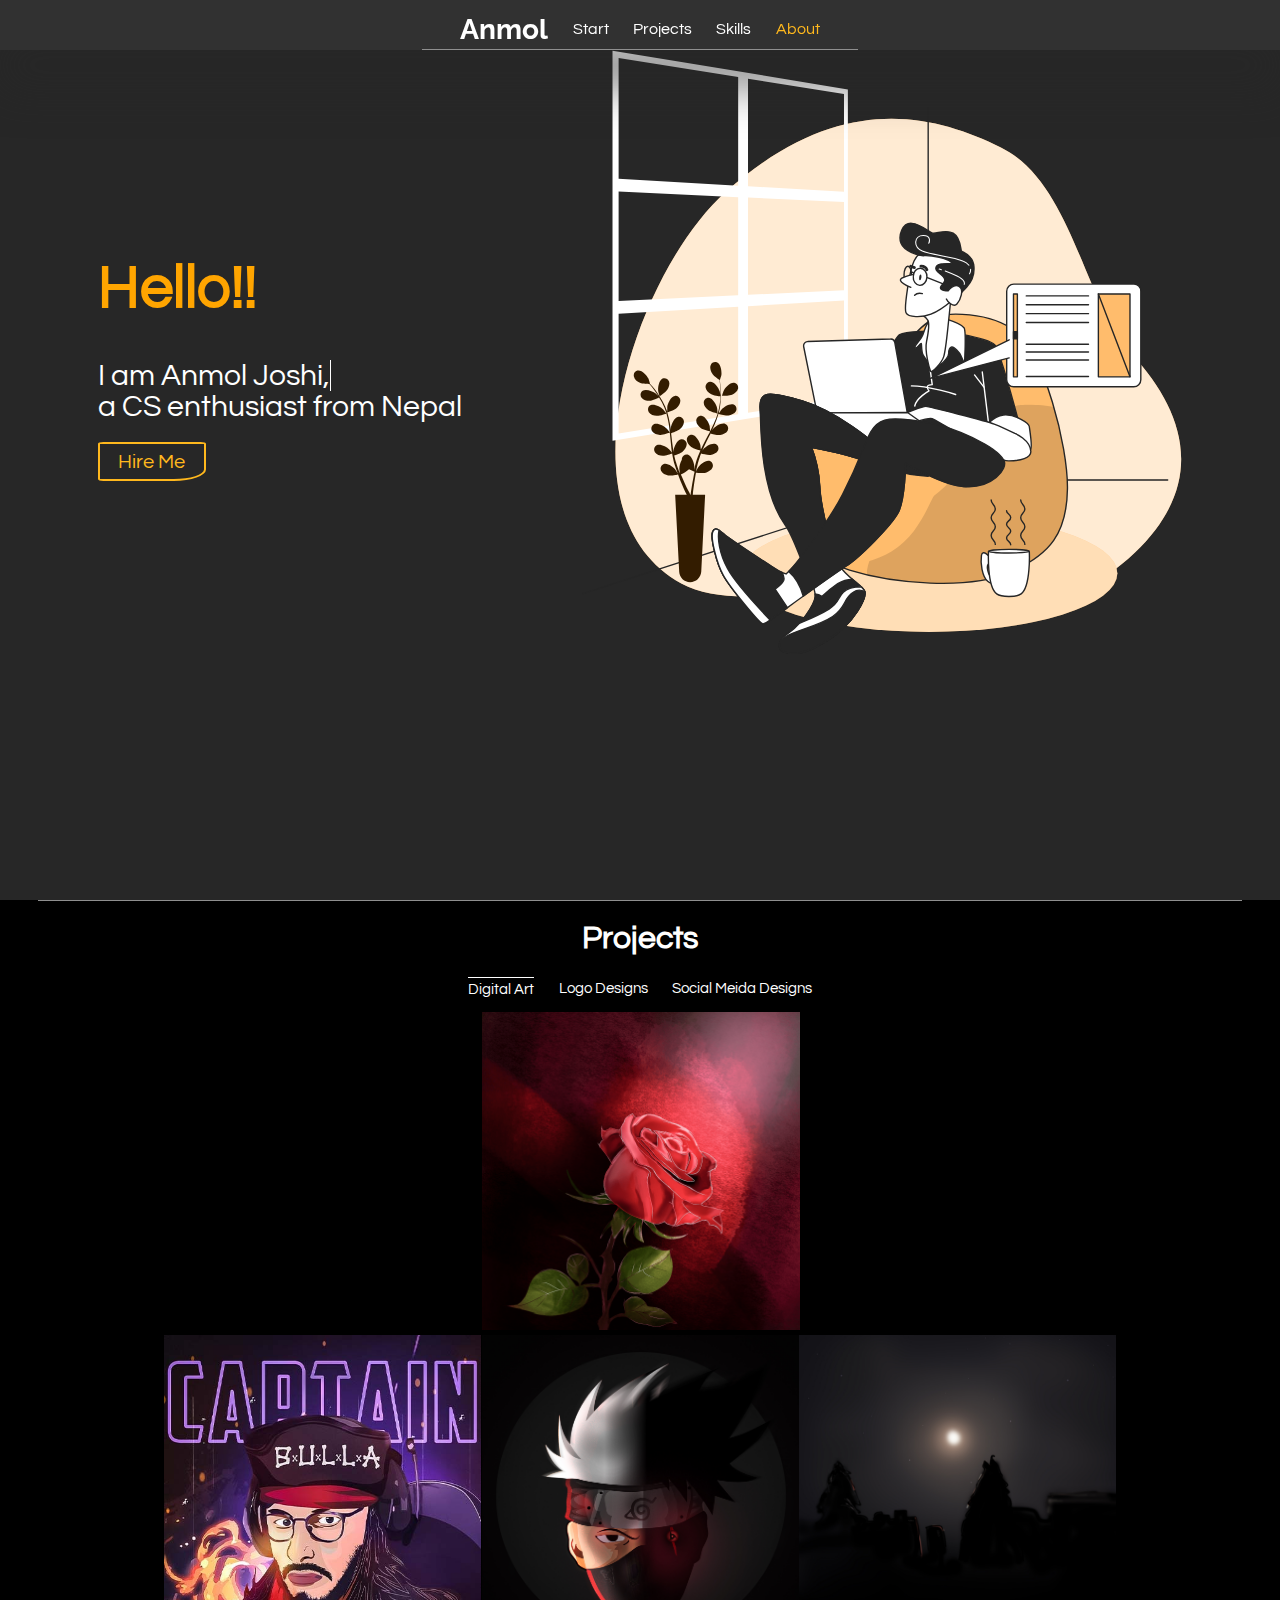
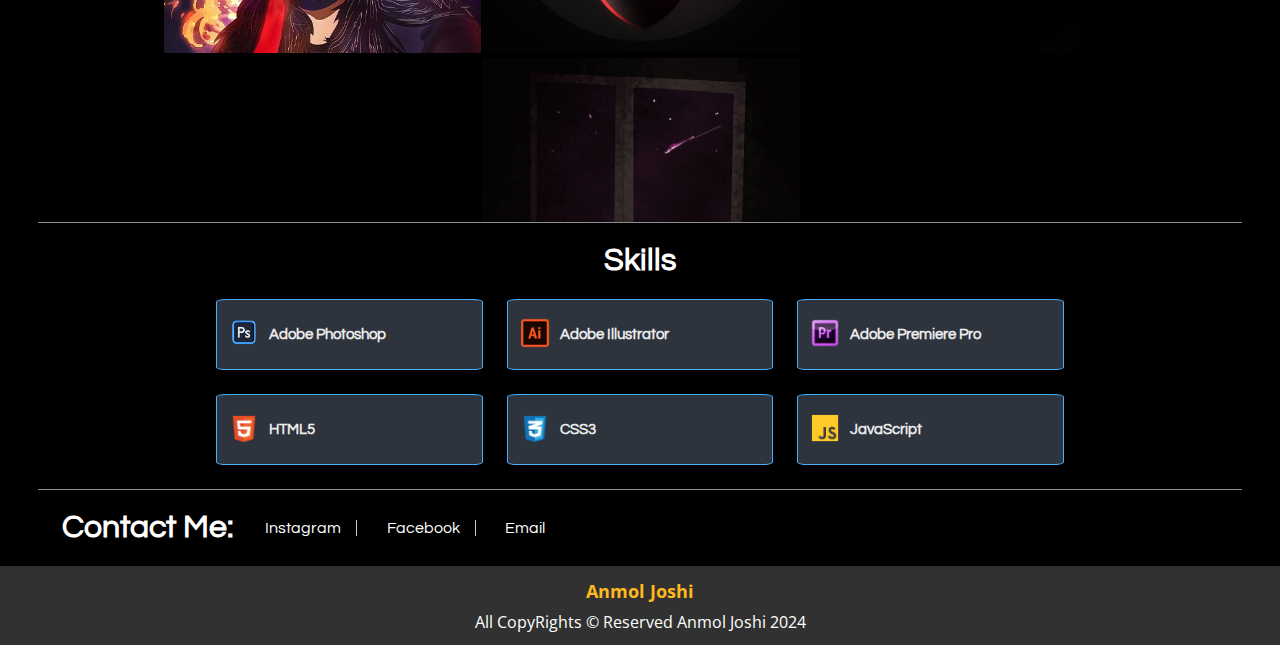
==== commit 0d9c25a8: "interactive posts" ====
--- a/index.html
+++ b/index.html
@@ -64,12 +64,15 @@
                     <p>Social Meida Designs</p>
                 </div>
             </div>
-            <div class="digimg" id="digimg">
+            <!-- <div class="digimg" id="digimg">
+                <div class="text-view" id="text-view"><img src="assets/eye.webp" alt=""><p >View</p></div>
                 <div class="row1">
-                    <img  src="projects/digart/IF.png" alt="">
-                    <img  class="mid" src="projects/digart/redrose.png" alt="">
-                    <img  src="projects/digart/TIG.png" alt="">
-                </div>
+                    <img id="first-img" onmouseover="imghover(event)" onmouseout="imgout(event)" src="projects/digart/IF.png" alt="">
+                    <img id="second-img" onmouseover="imghover(event)" onmouseout="imgout(event)" class="mid" src="projects/digart/redrose.png" alt="">
+                    <img id="third-img" onmouseover="imghover(event)" onmouseout="imgout(event)" src="projects/digart/TIG.png" alt="">
+                </div>
+
+
                 <div class="row2">
                     <img  src="projects/digart/rawkneeva.jpg" alt="">
                     <img  class="mid" src="projects/digart/dippuff.jpg" alt="">
@@ -90,8 +93,81 @@
                     <img  class="mid" src="projects/digart/sunraybee3.png" alt="">
                     <img  src="projects/digart/starbeast.jpg" alt="">
                 </div>
-            </div>
+            </div> -->
             
+            <div class="digimg" id="digimg">
+                <div class="row1">
+                    <div class="img-container">
+                        <img id="first-img" onmouseover="imghover(event)" onmouseout="imgout(event)" src="projects/digart/IF.png" alt="">
+                        <div class="text-view"><img src="assets/eye.webp" alt=""><p>View</p></div>
+                    </div>
+                    <div class="img-container">
+                        <img id="second-img" onmouseover="imghover(event)" onmouseout="imgout(event)" class="mid" src="projects/digart/redrose.png" alt="">
+                        <div class="text-view"><img src="assets/eye.webp" alt=""><p>View</p></div>
+                    </div>
+                    <div class="img-container">
+                        <img id="third-img" onmouseover="imghover(event)" onmouseout="imgout(event)" src="projects/digart/TIG.png" alt="">
+                        <div class="text-view"><img src="assets/eye.webp" alt=""><p>View</p></div>
+                    </div>
+                </div>
+                <div class="row2">
+                    <div class="img-container">
+                        <img onmouseover="imghover(event)" onmouseout="imgout(event)" src="projects/digart/rawkneeva.jpg" alt="">
+                        <div class="text-view"><img src="assets/eye.webp" alt=""><p>View</p></div>
+                    </div>
+                    <div class="img-container">
+                        <img onmouseover="imghover(event)" onmouseout="imgout(event)" class="mid" src="projects/digart/dippuff.jpg" alt="">
+                        <div class="text-view"><img src="assets/eye.webp" alt=""><p>View</p></div>
+                    </div>
+                    <div class="img-container">
+                        <img onmouseover="imghover(event)" onmouseout="imgout(event)" src="projects/digart/1.jpg" alt="">
+                        <div class="text-view"><img src="assets/eye.webp" alt=""><p>View</p></div>
+                    </div>
+                </div>
+                <div class="row3">
+                    <div class="img-container">
+                        <img onmouseover="imghover(event)" onmouseout="imgout(event)" src="projects/digart/Bunny-warrior.jpg" alt="">
+                        <div class="text-view"><img src="assets/eye.webp" alt=""><p>View</p></div>
+                    </div>
+                    <div class="img-container">
+                        <img onmouseover="imghover(event)" onmouseout="imgout(event)" class="mid" src="projects/digart/cat.png" alt="">
+                        <div class="text-view"><img src="assets/eye.webp" alt=""><p>View</p></div>
+                    </div>
+                    <div class="img-container">
+                        <img onmouseover="imghover(event)" onmouseout="imgout(event)" src="projects/digart/CFF.jpg" alt="">
+                        <div class="text-view"><img src="assets/eye.webp" alt=""><p>View</p></div>
+                    </div>
+                </div>
+                <div class="row4">
+                    <div class="img-container">
+                        <img onmouseover="imghover(event)" onmouseout="imgout(event)" src="projects/digart/luffy.jpg" alt="">
+                        <div class="text-view"><img src="assets/eye.webp" alt=""><p>View</p></div>
+                    </div>
+                    <div class="img-container">
+                        <img onmouseover="imghover(event)" onmouseout="imgout(event)" class="mid" src="projects/digart/MANGOBOII.png" alt="">
+                        <div class="text-view"><img src="assets/eye.webp" alt=""><p>View</p></div>
+                    </div>
+                    <div class="img-container">
+                        <img onmouseover="imghover(event)" onmouseout="imgout(event)" src="projects/digart/goku.jpg" alt="">
+                        <div class="text-view"><img src="assets/eye.webp" alt=""><p>View</p></div>
+                    </div>
+                </div>
+                <div class="row5">
+                    <div class="img-container">
+                        <img onmouseover="imghover(event)" onmouseout="imgout(event)" src="projects/digart/snowman.jpg" alt="">
+                        <div class="text-view"><img src="assets/eye.webp" alt=""><p>View</p></div>
+                    </div>
+                    <div class="img-container">
+                        <img onmouseover="imghover(event)" onmouseout="imgout(event)" class="mid" src="projects/digart/sunraybee3.png" alt="">
+                        <div class="text-view"><img src="assets/eye.webp" alt=""><p>View</p></div>
+                    </div>
+                    <div class="img-container">
+                        <img onmouseover="imghover(event)" onmouseout="imgout(event)" src="projects/digart/starbeast.jpg" alt="">
+                        <div  class="text-view"><img src="assets/eye.webp" alt=""><p>View</p></div>
+                    </div>
+                </div>
+            </div>
+
             <div class="logoimg" id="logoimg">
              
                 <div class="row1">
@@ -110,13 +186,13 @@
                 
                 
                 <div class="row1">
-                    <img  id="mun-1" src="projects/socialmediaposts/IT head.jpg" alt="">
-                    <img  id="mun-2" class="mid" src="projects/socialmediaposts/day1-min.jpg" alt="">
-                    <img  id="certificate" src="projects/socialmediaposts/certificates.jpg" alt="">
+                    <img onmouseover="imghover(event)" onmouseout="imgout(event)" id="mun-1" src="projects/socialmediaposts/IT head.jpg" alt="">
+                    <img onmouseover="imghover(event)" onmouseout="imgout(event)"  id="mun-2" class="mid" src="projects/socialmediaposts/day1-min.jpg" alt="">
+                    <img  onmouseover="imghover(event)" onmouseout="imgout(event)" id="certificate" src="projects/socialmediaposts/certificates.jpg" alt="">
                     
                 </div>
                 <div class="row4">
-                    <img  id="thumbnail-1" src="projects/socialmediaposts/4flag v dippu-min.jpg" alt="">
+                    <img onmouseover="imghover(event)" onmouseout="imgout(event)"  id="thumbnail-1" src="projects/socialmediaposts/4flag v dippu-min.jpg" alt="">
                     <img  class="mid" id="thumbnail-2" src="projects/socialmediaposts/cfflive-min.jpg" alt="">
                     <img  id="thumbnail-3" src="projects/socialmediaposts/cfflive2-min.jpg" alt="">
                 </div>
--- a/style.css
+++ b/style.css
@@ -43,13 +43,29 @@
 }
 
 #preloader p{
+
   margin-top: 10%;
-  position: static;
-}
+  
+}
+
+@media only screen and (max-width:480px){
+  #preloader{
+    background-size: 10%;
+  }
+}
+
+@media only screen and (max-width: 480px){
+  #preloader p{
+    margin-top: 20%;
+    font-size: 10px;
+  }
+}
+  
+
 
 #blinking-dots{
   
-  animation: dots steps(4) 1.5s infinite;
+  animation: dots steps(4) 1s infinite;
 }
 
 @keyframes dots {
@@ -546,8 +562,34 @@
   cursor: url('cursor/1x/crosswhi.png') 16.5 16.5, auto;
 }
 
+.digart .blurred{
+  filter: blur(3px);  
+}
+
+img{
+  transition: filter 0.9s ease-in-out;
+  transition: opacity 0.7s ease;
+}
+
+.digart .overlay{
+ 
+  opacity: 50%;
+}
+/* 
+#text-view{
+  flex-direction: row;
+  margin-right: 5%;
+  display: none;
+  position:absolute;
+
+  margin: 0;
+  align-items: center;
+  justify-content: center;
+} */
+
+
 .digimg img{
-  width: 33%;
+  width: 100%;
 }
 
 .logoimg img{
@@ -592,11 +634,26 @@
   display: flex;
   justify-content: center;
   width: 100%;
+  
 }
 
 .tags p{
   margin-top: 4px;
-}
+  
+}
+
+@media only screen and (max-width: 767.96px){
+  .tags p{
+    font-size: 12px;
+  }
+}
+
+@media only screen and (max-width: 575.96px){
+  .tags p{
+    font-size: 10px;
+  }
+}
+
 
 #digimg{
   display: flex;
@@ -699,7 +756,12 @@
 }
 
 .logo{
-  margin: 0 1%;
+  margin: 0 2%;
+}
+@media only screen and (max-width: 575.96px){
+  .logo{
+    margin: 0 3%;
+  }
 }
 
 .skills{
@@ -1031,130 +1093,29 @@
 
 
 
-
-/* .about{
-  display: flex;
-  flex-direction: column;
-  align-items: center;
+.img-container{
+  position: relative;
+  display: inline-block;
+  width: 33%  ;
+}
+
+.text-view {
+  pointer-events: none;
+  display: none;
+  position: absolute;
+  top: 50%;
+  left: 50%;
+  transform: translate(-50%, -50%);
   text-align: center;
-  padding-bottom: 5%;
-  padding-left: 3%;
-  padding-right: 3%;
-  margin-left: 3%;
-  margin-right: 3%;
-  border-bottom: rgb(143, 143, 143) solid 1px;
- 
-
-}
-
-.about h1{
-padding: 1% 1%;
-
-border-radius: 5%;
-}
-
-.about .abtinfo{
-  width: 50%;
-  background-color: #f9f9f9;
-  border-radius: 5%;
-  padding: 4% 2%;
-  box-shadow: 0px 15px 15px rgba(173, 173, 173, 0.1);
-  text-align: justify;
-  text-justify: inter-word;
-
-}
-
-@media only screen and (max-width: 767.96px) {
-  .about .abtinfo{
-    width: 95%;
-    font-size: 12px;
-  }
-}
-
-
-
-.education{
-  display: flex;
-  flex-direction: column;
   justify-content: center;
-  justify-content: space-between;
-  text-align: center;
-  padding-bottom: 5%;
-  padding-left: 3%;
-  padding-right: 3%;
-}
-
-.education h1{
-padding: 1% 1%;
-
-border-radius: 5%;
-}
-
-.education .edinfo{
-  display: flex;
-}
-
-.education li{
-  padding-left: 2%;
-  padding-right: 2%;
-  border-right: rgb(143, 143, 143) solid 1px;
-  
-}
-
-li::marker {
-  font-size: 1.5rem;
-  color: orange;
-  
-}
-.education p{
-  color: black;
-}
-
-.info{
-  text-align: justify;
-  text-justify: inter-word;
-}
-
-@media only screen and (max-width: 767.96px) {
-  .education .edinfo{
-    display: flex;
-    flex-direction: column;
-    justify-content: center;
-    align-items: center;
-  }
-}
-
-@media only screen and (max-width: 767.96px) {
-  .education li {
-   border-right: none;
-   border-bottom: rgb(143, 143, 143) solid 1px;
-  }
-}
-
-
-
-li[name="thames"]{
-  border-right: none;
-  width: 33.34%;
-}
-
-li[name="avn"]{
-  width: 33.34%;
-}
-
-li[name="spa"]{
-  width: 33.34%;
-}
-
-@media only screen and (max-width: 767.96px) {
-  li[name="thames"]{
-   border-bottom: none;
-   width: 90%;
-  }
-}
-
-@media only screen and (max-width: 767.96px) {
-  li[name="thames"], li[name="avn"], li[name="spa"]{
-   width: 90%;
-  }
-} */+  align-items: center;
+  
+  padding: 10px;
+  border-radius: 5px;
+  color: white;
+  z-index: 0;
+}
+
+.text-view img{
+  width: 20px;
+}